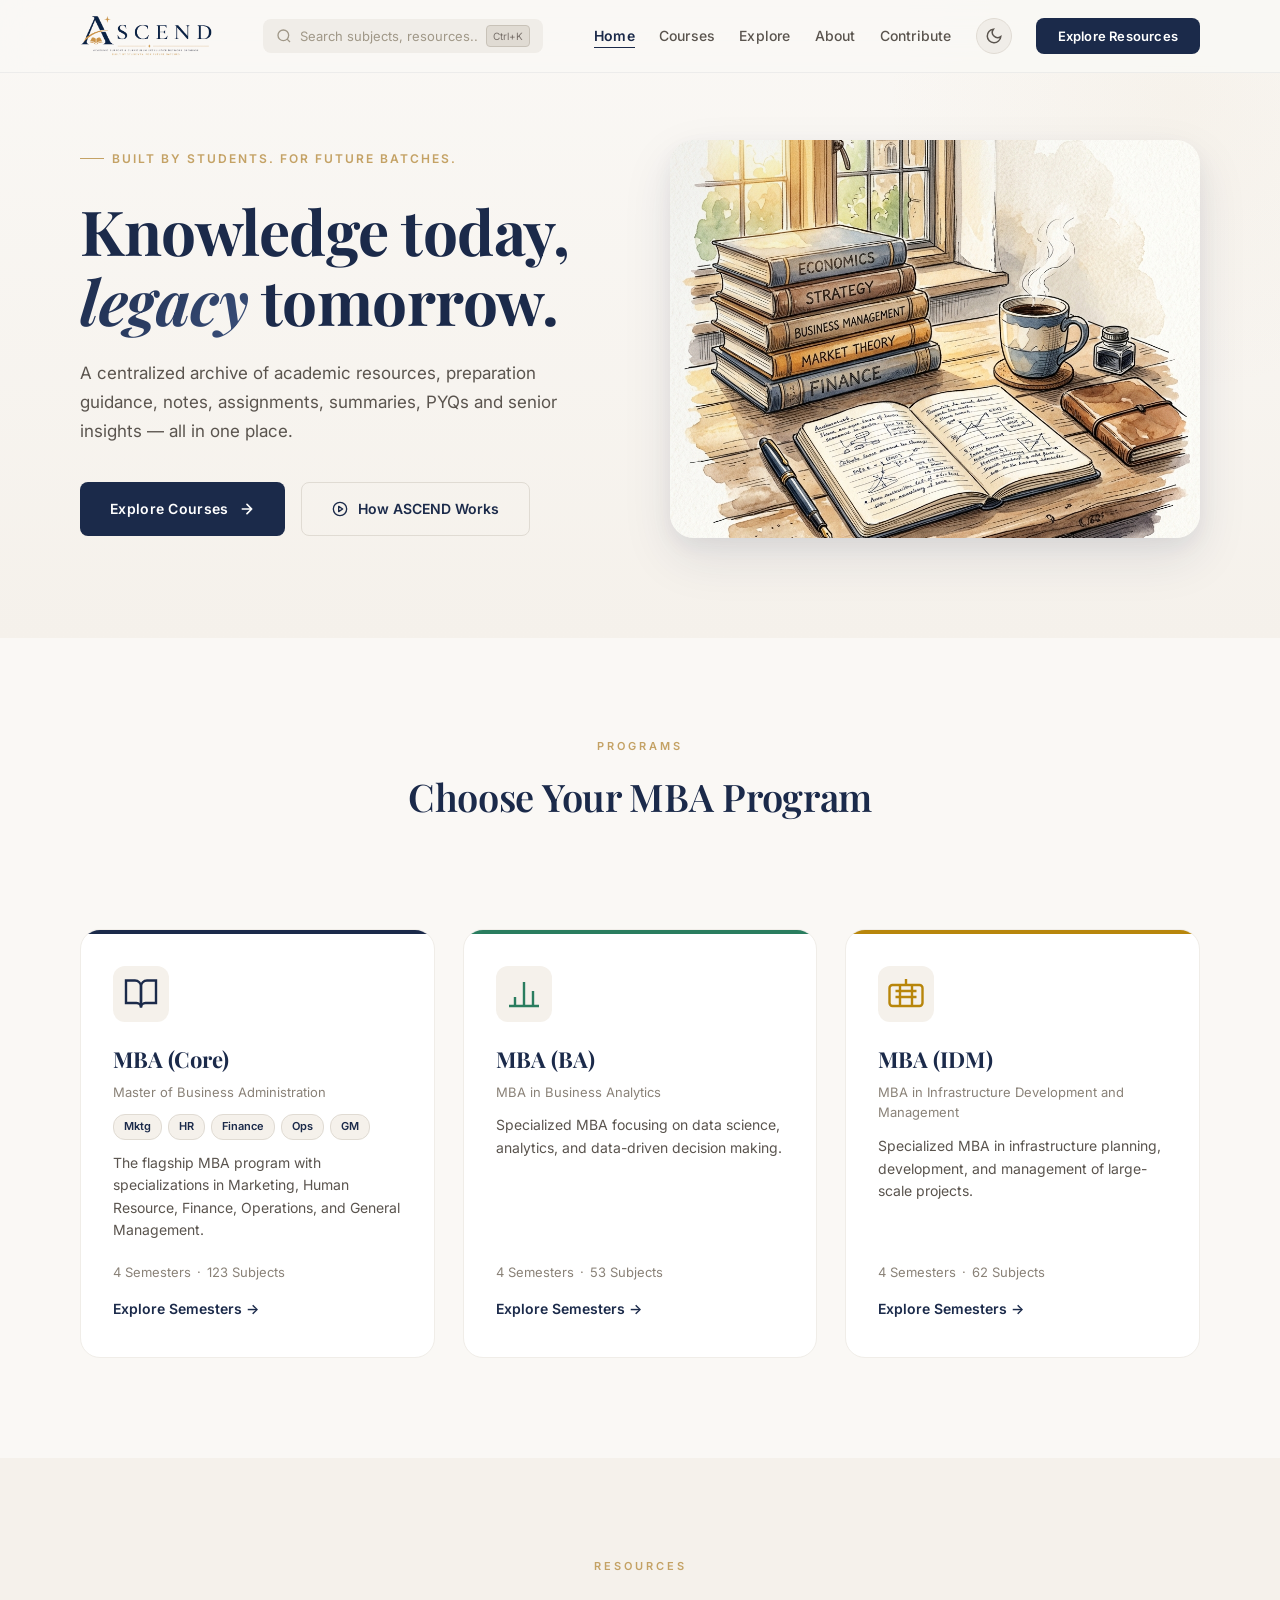
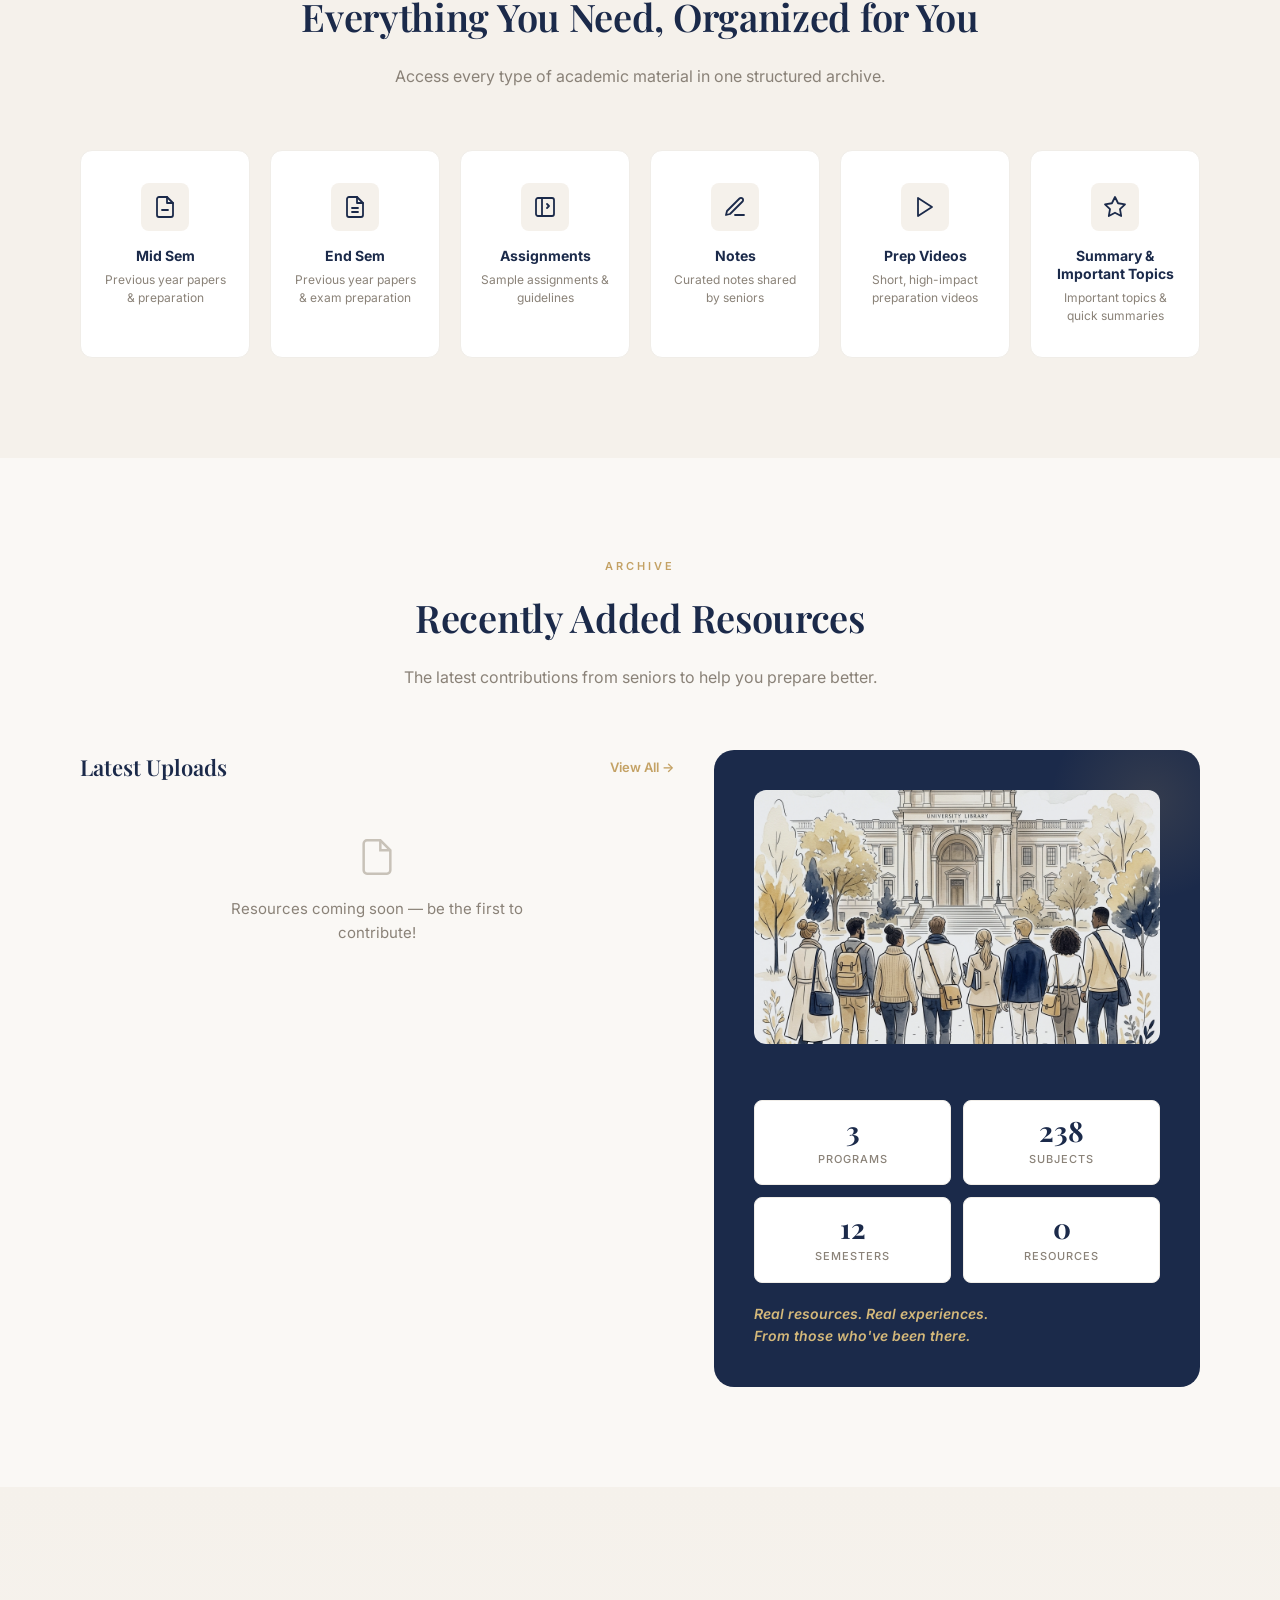
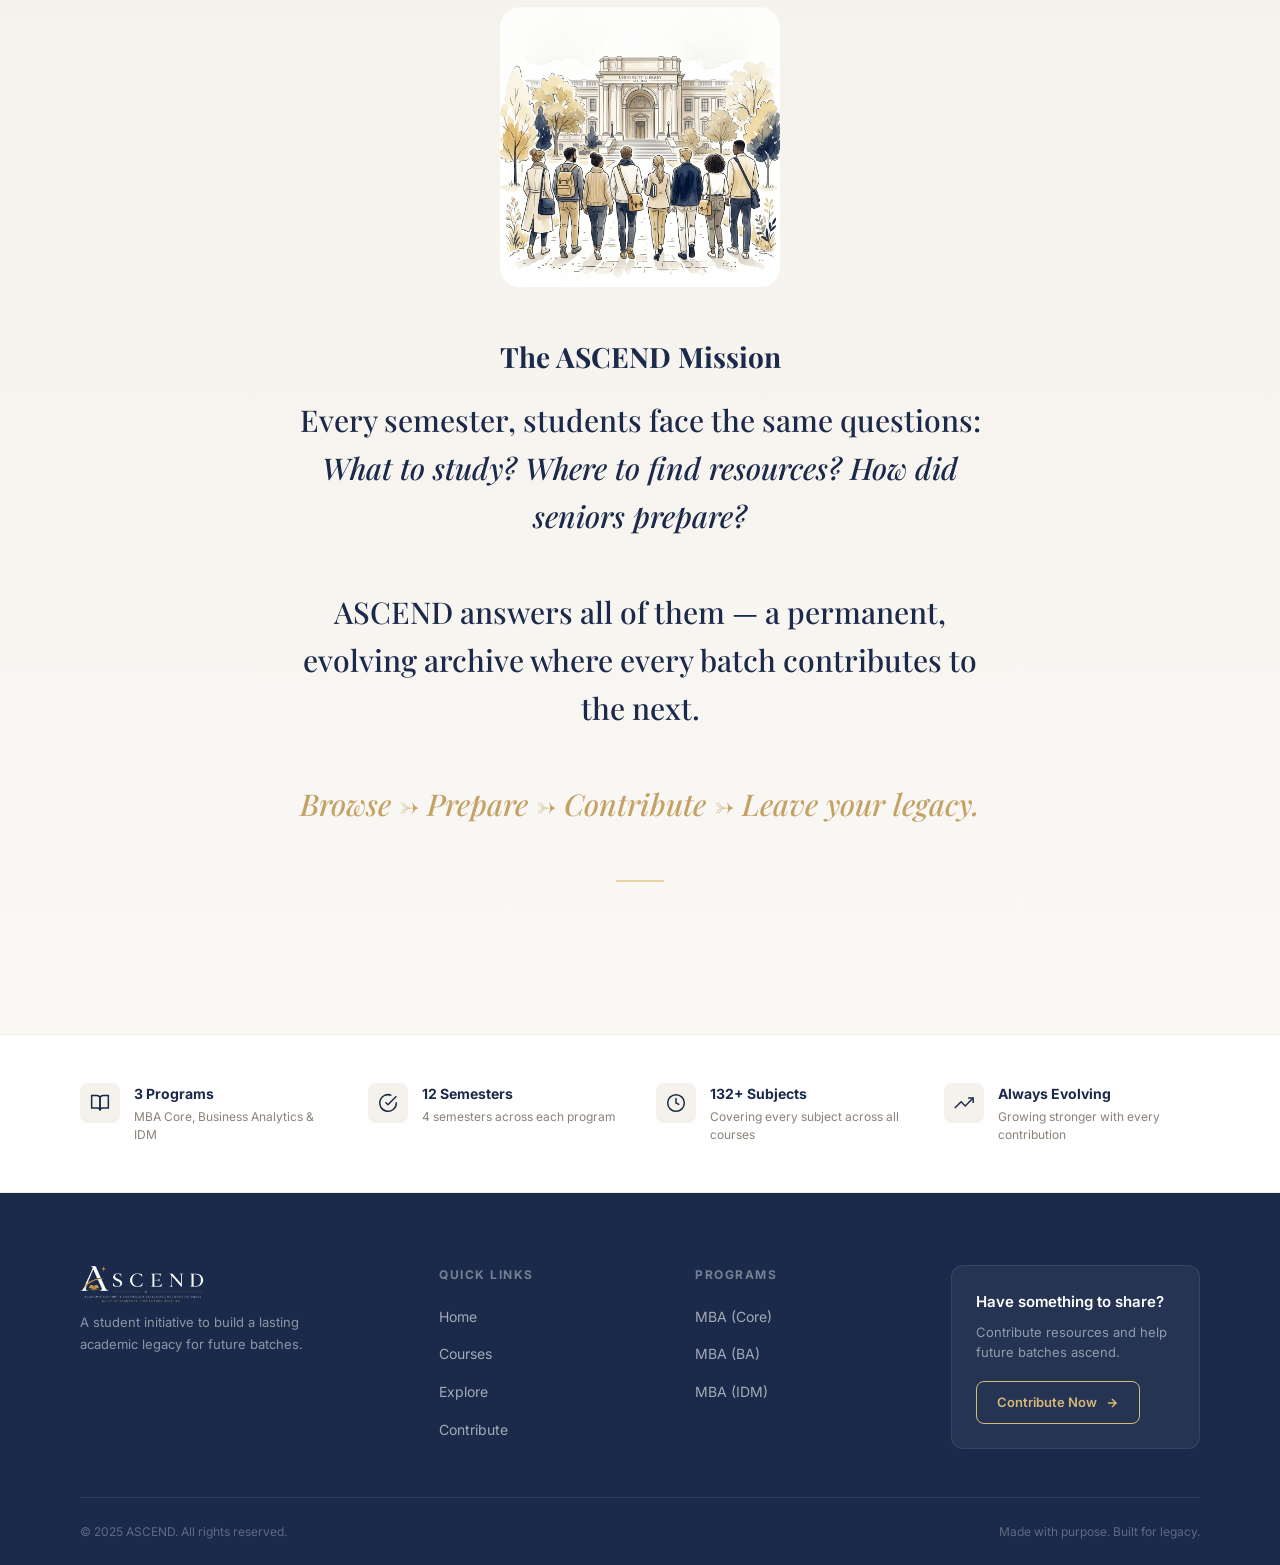
==== index.html @ 1cc6f212 "Initial commit: ASCEND academic resource archive Static HTML/CSS/JS platform for MBA students with: " ====
<!DOCTYPE html>
<html lang="en">
<head>
  <meta charset="UTF-8">
  <meta name="viewport" content="width=device-width, initial-scale=1.0">
  <title>ASCEND — Academic Support & Curriculum Excellence Network Database</title>
  <meta name="description" content="A centralized archive of academic resources, preparation guidance, notes, assignments, summaries, PYQs and senior insights — built by students, for future batches.">
  <!-- 6.3 OG Meta -->
  <meta property="og:title" content="ASCEND — Academic Resource Archive">
  <meta property="og:description" content="A centralized archive of academic resources built by students, for future batches.">
  <meta property="og:image" content="New_Logo_Top.png">
  <meta property="og:type" content="website">
  <meta name="twitter:card" content="summary_large_image">
  <meta name="twitter:title" content="ASCEND — Academic Resource Archive">
  <meta name="twitter:description" content="Notes, PYQs, assignments, summaries & prep videos — all in one place.">
  <link rel="stylesheet" href="style.css">
  <link rel="stylesheet" href="pages.css">
  <link rel="stylesheet" href="explore.css">
</head>
<body>

<div id="navbar-root"></div>

<!-- ===== HERO ===== -->
<section class="hero" id="hero">
  <div class="container">
    <div class="hero-content">
      <div class="hero-label fade-up">Built by students. For future batches.</div>
      <h1 class="hero-heading fade-up fade-up-delay-1">
        Knowledge today,<br><em>legacy</em> tomorrow.
      </h1>
      <p class="hero-description fade-up fade-up-delay-2">
        A centralized archive of academic resources, preparation guidance, notes, assignments, summaries, PYQs and senior insights — all in one place.
      </p>
      <div class="hero-buttons fade-up fade-up-delay-3">
        <a href="courses.html" class="btn-primary" id="btn-explore-semesters">
          Explore Courses
          <svg width="16" height="16" viewBox="0 0 24 24" fill="none" stroke="currentColor" stroke-width="2.5" stroke-linecap="round" stroke-linejoin="round"><path d="M5 12h14M12 5l7 7-7 7"/></svg>
        </a>
        <a href="#features" class="btn-secondary" id="btn-how-works">
          <svg width="16" height="16" viewBox="0 0 24 24" fill="none" stroke="currentColor" stroke-width="2" stroke-linecap="round" stroke-linejoin="round"><circle cx="12" cy="12" r="10"/><polygon points="10 8 16 12 10 16 10 8"/></svg>
          How ASCEND Works
        </a>
      </div>
    </div>
    <div class="hero-image fade-up fade-up-delay-2">
      <img src="hero-desk.png" alt="Academic desk scene with business textbooks, notebook and pen in warm sunlight" loading="eager">
    </div>
  </div>
</section>

<!-- ===== PROGRAMS ===== -->
<section class="semesters" id="semesters">
  <div class="container">
    <div class="section-label fade-up">Programs</div>
    <h2 class="section-title fade-up">Choose Your MBA Program</h2>
    <p class="section-subtitle fade-up">3 specialized programs. 4 semesters each. One unified archive.</p>
    <div class="course-grid" id="home-course-grid"></div>
  </div>
</section>

<!-- ===== FEATURES (3.4 — interactive links) ===== -->
<section class="features" id="features">
  <div class="container">
    <div class="section-label fade-up">Resources</div>
    <h2 class="section-title fade-up">Everything You Need, Organized for You</h2>
    <p class="section-subtitle fade-up">Access every type of academic material in one structured archive.</p>
    <div class="feature-grid">
      <a href="explore?type=midSem" class="feature-card fade-up fade-up-delay-1" id="feat-midsem">
        <div class="feature-icon">
          <svg width="24" height="24" viewBox="0 0 24 24" fill="none" stroke="currentColor" stroke-width="1.8" stroke-linecap="round" stroke-linejoin="round"><path d="M14 2H6a2 2 0 0 0-2 2v16a2 2 0 0 0 2 2h12a2 2 0 0 0 2-2V8z"/><polyline points="14 2 14 8 20 8"/><line x1="9" y1="15" x2="15" y2="15"/></svg>
        </div>
        <div class="feature-name">Mid Sem</div>
        <div class="feature-desc">Previous year papers & preparation</div>
      </a>
      <a href="explore?type=endSem" class="feature-card fade-up fade-up-delay-2" id="feat-endsem">
        <div class="feature-icon">
          <svg width="24" height="24" viewBox="0 0 24 24" fill="none" stroke="currentColor" stroke-width="1.8" stroke-linecap="round" stroke-linejoin="round"><path d="M14 2H6a2 2 0 0 0-2 2v16a2 2 0 0 0 2 2h12a2 2 0 0 0 2-2V8z"/><polyline points="14 2 14 8 20 8"/><line x1="9" y1="13" x2="15" y2="13"/><line x1="9" y1="17" x2="15" y2="17"/></svg>
        </div>
        <div class="feature-name">End Sem</div>
        <div class="feature-desc">Previous year papers & exam preparation</div>
      </a>
      <a href="explore?type=assignments" class="feature-card fade-up fade-up-delay-3" id="feat-assignments">
        <div class="feature-icon">
          <svg width="24" height="24" viewBox="0 0 24 24" fill="none" stroke="currentColor" stroke-width="1.8" stroke-linecap="round" stroke-linejoin="round"><rect x="3" y="3" width="18" height="18" rx="2"/><path d="M9 3v18"/><path d="M14 9l2 2-2 2"/></svg>
        </div>
        <div class="feature-name">Assignments</div>
        <div class="feature-desc">Sample assignments & guidelines</div>
      </a>
      <a href="explore?type=notes" class="feature-card fade-up fade-up-delay-4" id="feat-notes">
        <div class="feature-icon">
          <svg width="24" height="24" viewBox="0 0 24 24" fill="none" stroke="currentColor" stroke-width="1.8" stroke-linecap="round" stroke-linejoin="round"><path d="M12 20h9"/><path d="M16.5 3.5a2.121 2.121 0 0 1 3 3L7 19l-4 1 1-4L16.5 3.5z"/></svg>
        </div>
        <div class="feature-name">Notes</div>
        <div class="feature-desc">Curated notes shared by seniors</div>
      </a>
      <a href="explore?type=prepVideos" class="feature-card fade-up fade-up-delay-1" id="feat-videos">
        <div class="feature-icon">
          <svg width="24" height="24" viewBox="0 0 24 24" fill="none" stroke="currentColor" stroke-width="1.8" stroke-linecap="round" stroke-linejoin="round"><polygon points="5 3 19 12 5 21 5 3"/></svg>
        </div>
        <div class="feature-name">Prep Videos</div>
        <div class="feature-desc">Short, high-impact preparation videos</div>
      </a>
      <a href="explore?type=summaries" class="feature-card fade-up fade-up-delay-2" id="feat-summary">
        <div class="feature-icon">
          <svg width="24" height="24" viewBox="0 0 24 24" fill="none" stroke="currentColor" stroke-width="1.8" stroke-linecap="round" stroke-linejoin="round"><polygon points="12 2 15.09 8.26 22 9.27 17 14.14 18.18 21.02 12 17.77 5.82 21.02 7 14.14 2 9.27 8.91 8.26 12 2"/></svg>
        </div>
        <div class="feature-name">Summary &<br>Important Topics</div>
        <div class="feature-desc">Important topics & quick summaries</div>
      </a>
    </div>
  </div>
</section>

<!-- ===== RECENTLY ADDED (1.1 — dynamic from data.js) ===== -->
<section class="resources" id="resources">
  <div class="container">
    <div class="section-label fade-up">Archive</div>
    <h2 class="section-title fade-up">Recently Added Resources</h2>
    <p class="section-subtitle fade-up">The latest contributions from seniors to help you prepare better.</p>
    <div class="resources-layout">
      <div class="fade-up">
        <div class="resources-header">
          <h3>Latest Uploads</h3>
          <a href="explore.html">View All →</a>
        </div>
        <div class="resource-list" id="dynamic-resource-list">
          <!-- Populated by JS -->
        </div>
      </div>
      <!-- 5.2 Live stats sidebar -->
      <div class="resources-quote fade-up fade-up-delay-2">
        <img src="legacy-art.png" alt="Students walking towards a library" class="resources-quote-img" loading="lazy">
        <div class="resources-stats-grid" id="live-stats"></div>
        <p class="resources-quote-highlight" style="margin-top:20px;font-size:14px;">
          Real resources. Real experiences.<br>From those who've been there.
        </p>
      </div>
    </div>
  </div>
</section>

<!-- ===== LEGACY / ABOUT (1.2 — rewritten) ===== -->
<section class="legacy" id="legacy">
  <div class="container">
    <img src="legacy-art.png" alt="Students walking toward knowledge" class="legacy-art fade-up" loading="lazy">
    <h2 class="legacy-title fade-up fade-up-delay-1" style="font-family:'Playfair Display',serif;font-size:28px;margin-bottom:16px;color:var(--navy);">The ASCEND Mission</h2>
    <p class="legacy-quote fade-up fade-up-delay-1">
      Every semester, students face the same questions: <em>What to study? Where to find resources? How did seniors prepare?</em>
      <br><br>
      ASCEND answers all of them — a permanent, evolving archive where every batch contributes to the next.
      <br><br>
      <span class="legacy-highlight">Browse → Prepare → Contribute → Leave your legacy.</span>
    </p>
    <div class="legacy-divider fade-up fade-up-delay-2"></div>
  </div>
</section>

<!-- ===== TRUST BAR (3.5 — animated counters) ===== -->
<section class="trust-bar" id="trust-bar">
  <div class="container">
    <div class="trust-grid" id="trust-grid">
      <div class="trust-item fade-up fade-up-delay-1">
        <div class="trust-icon">
          <svg width="20" height="20" viewBox="0 0 24 24" fill="none" stroke="currentColor" stroke-width="1.8"><path d="M2 3h6a4 4 0 0 1 4 4v14a3 3 0 0 0-3-3H2z"/><path d="M22 3h-6a4 4 0 0 0-4 4v14a3 3 0 0 1 3-3h7z"/></svg>
        </div>
        <div>
          <div class="trust-label"><span class="counter" data-target="3">0</span> Programs</div>
          <div class="trust-desc">MBA Core, Business Analytics & IDM</div>
        </div>
      </div>
      <div class="trust-item fade-up fade-up-delay-2">
        <div class="trust-icon">
          <svg width="20" height="20" viewBox="0 0 24 24" fill="none" stroke="currentColor" stroke-width="1.8"><path d="M22 11.08V12a10 10 0 1 1-5.93-9.14"/><polyline points="22 4 12 14.01 9 11.01"/></svg>
        </div>
        <div>
          <div class="trust-label"><span class="counter" data-target="12">0</span> Semesters</div>
          <div class="trust-desc">4 semesters across each program</div>
        </div>
      </div>
      <div class="trust-item fade-up fade-up-delay-3">
        <div class="trust-icon">
          <svg width="20" height="20" viewBox="0 0 24 24" fill="none" stroke="currentColor" stroke-width="1.8"><circle cx="12" cy="12" r="10"/><polyline points="12 6 12 12 16 14"/></svg>
        </div>
        <div>
          <div class="trust-label"><span class="counter" data-target="0" id="counter-subjects">0</span>+ Subjects</div>
          <div class="trust-desc">Covering every subject across all courses</div>
        </div>
      </div>
      <div class="trust-item fade-up fade-up-delay-4">
        <div class="trust-icon">
          <svg width="20" height="20" viewBox="0 0 24 24" fill="none" stroke="currentColor" stroke-width="1.8"><polyline points="23 6 13.5 15.5 8.5 10.5 1 18"/><polyline points="17 6 23 6 23 12"/></svg>
        </div>
        <div>
          <div class="trust-label">Always Evolving</div>
          <div class="trust-desc">Growing stronger with every contribution</div>
        </div>
      </div>
    </div>
  </div>
</section>

<div id="footer-root"></div>

<script src="js/data.js"></script>
<script src="js/app.js"></script>
<script>
(function() {
  createNavbar('home'); createFooter();

  // 6.2 DRY course cards
  const grid = document.getElementById('home-course-grid');
  COURSES.forEach((c,i) => { grid.innerHTML += renderCourseCard(c, i); });

  // 1.1 Dynamic resources from data.js — only show resources with actual content
  const resList = document.getElementById('dynamic-resource-list');
  const allResWithContent = getAllResources({onlyWithContent:true});
  if(allResWithContent.length === 0){
    resList.innerHTML = `<div class="empty-state" style="padding:32px 16px;">
      <svg width="40" height="40" viewBox="0 0 24 24" fill="none" stroke="var(--gray-300)" stroke-width="1.5"><path d="M14 2H6a2 2 0 0 0-2 2v16a2 2 0 0 0 2 2h12a2 2 0 0 0 2-2V8z"/><polyline points="14 2 14 8 20 8"/></svg>
      <p class="empty-state-text">Resources coming soon — be the first to contribute!</p></div>`;
  } else {
    allResWithContent.sort((a,b) => new Date(b.date) - new Date(a.date)).slice(0,5).forEach((r,i) => {
      resList.innerHTML += `<a href="resource?course=${r.course}&sem=${r.semester}&sub=${r.subjectId}&id=${r.id}" class="resource-item" id="res-${i+1}">
        <div class="resource-info">
          <div class="resource-type-icon ${resTypeClass(r.resourceType)}">${resTypeShort(r.resourceType)}</div>
          <div class="resource-details">
            <div class="resource-title">${r.title}</div>
            <div class="resource-meta"><span>${resTypeLabel(r.resourceType)}</span> <span>•</span> <span>${r.fileType}</span></div>
          </div>
        </div>
        <div class="resource-badge">${r.fileType}</div>
        <div class="resource-date">${r.date}</div>
      </a>`;
    });
  }

  // 5.2 Live stats sidebar — only count resources with content
  const statsEl = document.getElementById('live-stats');
  let totalSubjects = 0, totalResources = allResWithContent.length;
  COURSES.forEach(c => c.semesters.forEach(s => totalSubjects += s.subjects.length));
  statsEl.innerHTML = `
    <div class="stat-card"><div class="stat-num">${COURSES.length}</div><div class="stat-lbl">Programs</div></div>
    <div class="stat-card"><div class="stat-num">${totalSubjects}</div><div class="stat-lbl">Subjects</div></div>
    <div class="stat-card"><div class="stat-num">${COURSES.reduce((a,c)=>a+c.semesters.length,0)}</div><div class="stat-lbl">Semesters</div></div>
    <div class="stat-card"><div class="stat-num">${totalResources}</div><div class="stat-lbl">Resources</div></div>`;

  // 3.5 Counter for trust bar
  document.getElementById('counter-subjects').setAttribute('data-target', totalSubjects);

  initPage();

  // 3.5 Animated stat counters
  const counterObs = new IntersectionObserver(entries => {
    entries.forEach(e => {
      if(e.isIntersecting){
        e.target.querySelectorAll('.counter').forEach(c => {
          const target = parseInt(c.getAttribute('data-target'));
          if(target === 0) return;
          let current = 0;
          const step = Math.max(1, Math.ceil(target / 40));
          const timer = setInterval(() => {
            current += step;
            if(current >= target){ current = target; clearInterval(timer); }
            c.textContent = current;
          }, 30);
        });
        counterObs.unobserve(e.target);
      }
    });
  }, {threshold: 0.3});
  counterObs.observe(document.getElementById('trust-grid'));

  // Resource item hover
  document.querySelectorAll('.resource-item').forEach(item => {
    item.addEventListener('mouseenter', () => item.style.transform = 'translateX(4px)');
    item.addEventListener('mouseleave', () => item.style.transform = '');
  });
})();
</script>
</body>
</html>
---- style.css ----
/* ===== ASCEND Design System ===== */
@import url('https://fonts.googleapis.com/css2?family=Playfair+Display:ital,wght@0,400;0,500;0,600;0,700;1,400;1,500&family=Inter:wght@300;400;500;600;700&display=swap');

:root {
  --ivory: #FAF8F5;
  --cream: #F5F1EB;
  --cream-dark: #EDE8DF;
  --navy: #1B2A4A;
  --navy-light: #2A3D66;
  --navy-muted: #3A4F7A;
  --gold: #C4A265;
  --gold-muted: #D4B87A;
  --gold-light: #E8D5A8;
  --gray-100: #F0EDE8;
  --gray-200: #E0DBD3;
  --gray-300: #C8C2B8;
  --gray-400: #A09888;
  --gray-500: #78706A;
  --gray-600: #5A544E;
  --text-primary: #1B2A4A;
  --text-secondary: #5A544E;
  --text-muted: #8A8278;
  --white: #FFFFFF;
  --shadow-sm: 0 1px 3px rgba(27,42,74,0.04), 0 1px 2px rgba(27,42,74,0.06);
  --shadow-md: 0 4px 14px rgba(27,42,74,0.06), 0 2px 6px rgba(27,42,74,0.04);
  --shadow-lg: 0 10px 30px rgba(27,42,74,0.08), 0 4px 12px rgba(27,42,74,0.04);
  --shadow-xl: 0 20px 50px rgba(27,42,74,0.10), 0 8px 20px rgba(27,42,74,0.05);
  --radius-sm: 8px;
  --radius-md: 12px;
  --radius-lg: 16px;
  --radius-xl: 20px;
  --radius-2xl: 24px;
  --transition: all 0.3s cubic-bezier(0.4, 0, 0.2, 1);
  --max-width: 1200px;
}

*, *::before, *::after { box-sizing: border-box; margin: 0; padding: 0; }

html { scroll-behavior: smooth; font-size: 16px; }

body {
  font-family: 'Inter', -apple-system, BlinkMacSystemFont, sans-serif;
  background-color: var(--ivory);
  color: var(--text-primary);
  line-height: 1.6;
  -webkit-font-smoothing: antialiased;
  -moz-osx-font-smoothing: grayscale;
  overflow-x: hidden;
  opacity: 0; transition: opacity 0.35s ease;
}
body.page-loaded { opacity: 1; }

.container { max-width: var(--max-width); margin: 0 auto; padding: 0 40px; }
@media (max-width: 768px) { .container { padding: 0 20px; } }

/* ===== NAVBAR ===== */
.navbar {
  position: fixed; top: 0; left: 0; right: 0; z-index: 1000;
  background: rgba(250,248,245,0.85);
  backdrop-filter: blur(20px); -webkit-backdrop-filter: blur(20px);
  border-bottom: 1px solid rgba(27,42,74,0.06);
  transition: var(--transition);
}
.navbar.scrolled { box-shadow: 0 1px 8px rgba(27,42,74,0.10); backdrop-filter: blur(24px); -webkit-backdrop-filter: blur(24px); background: rgba(250,248,245,0.92); }
.navbar .container {
  display: flex; align-items: center; justify-content: space-between;
  height: 72px;
}
.nav-logo { display: flex; align-items: center; gap: 14px; text-decoration: none; }
.nav-logo-icon {
  height: 42px; background: transparent;
  display: flex; align-items: center;
  overflow: hidden; flex-shrink: 0;
}
.nav-logo-text { display: flex; flex-direction: column; }
.nav-logo-name {
  font-size: 18px; font-weight: 700; letter-spacing: 3px;
  color: var(--navy); line-height: 1.2;
}
.nav-logo-full {
  font-size: 7.5px; letter-spacing: 1.2px; text-transform: uppercase;
  color: var(--text-muted); font-weight: 500; line-height: 1.3;
}
.nav-links { display: flex; align-items: center; gap: 24px; list-style: none; }
.nav-links a {
  text-decoration: none; color: var(--text-secondary); font-size: 14px;
  font-weight: 500; letter-spacing: 0.2px; transition: var(--transition);
  position: relative;
}
.nav-links a::after {
  content: ''; position: absolute; bottom: -4px; left: 0; width: 0;
  height: 1.5px; background: var(--navy); transition: var(--transition);
}
.nav-links a:hover { color: var(--navy); }
.nav-links a:hover::after { width: 100%; }
.nav-cta {
  background: var(--navy); color: var(--white) !important; padding: 10px 22px;
  border-radius: var(--radius-sm); font-size: 13px !important; font-weight: 600 !important;
  letter-spacing: 0.3px; transition: var(--transition); border: none; cursor: pointer;
}
.nav-cta::after { display: none !important; }
.nav-cta:hover { background: var(--navy-light); transform: translateY(-1px); box-shadow: var(--shadow-md); }

.nav-links a.active { color: var(--navy); font-weight: 600; }
.nav-links a.active::after { width: 100%; }

.nav-hamburger {
  display: none; flex-direction: column; gap: 5px; cursor: pointer;
  background: none; border: none; padding: 4px;
}
.nav-hamburger span {
  width: 22px; height: 2px; background: var(--navy);
  border-radius: 2px; transition: var(--transition); display: block;
}
.nav-hamburger.active span:nth-child(1) {
  transform: translateY(7px) rotate(45deg);
}
.nav-hamburger.active span:nth-child(2) {
  opacity: 0; transform: scaleX(0);
}
.nav-hamburger.active span:nth-child(3) {
  transform: translateY(-7px) rotate(-45deg);
}

/* ===== HERO ===== */
.hero {
  padding: 140px 0 100px;
  background: linear-gradient(180deg, var(--ivory) 0%, var(--cream) 100%);
  position: relative; overflow: hidden;
}
.hero::before {
  content: ''; position: absolute; top: -200px; right: -200px;
  width: 600px; height: 600px;
  background: radial-gradient(circle, rgba(196,162,101,0.06) 0%, transparent 70%);
  pointer-events: none;
}
.hero .container { display: grid; grid-template-columns: 1fr 1fr; gap: 60px; align-items: center; }
.hero-content { position: relative; z-index: 2; }
.hero-label {
  display: inline-flex; align-items: center; gap: 8px;
  font-size: 12px; font-weight: 600; letter-spacing: 2px;
  text-transform: uppercase; color: var(--gold);
  margin-bottom: 28px;
}
.hero-label::before {
  content: ''; width: 24px; height: 1.5px; background: var(--gold);
}
.hero-heading {
  font-family: 'Playfair Display', serif; font-size: clamp(42px, 5vw, 62px);
  font-weight: 700; line-height: 1.12; color: var(--navy);
  margin-bottom: 24px; letter-spacing: -0.5px;
}
.hero-heading em {
  font-style: italic; color: var(--navy-muted);
  background: linear-gradient(135deg, var(--navy) 0%, var(--navy-muted) 100%);
  -webkit-background-clip: text; -webkit-text-fill-color: transparent;
  background-clip: text;
}
.hero-description {
  font-size: 17px; line-height: 1.7; color: var(--text-secondary);
  max-width: 480px; margin-bottom: 36px;
}
.hero-buttons { display: flex; gap: 16px; flex-wrap: wrap; }
.btn-primary {
  display: inline-flex; align-items: center; gap: 10px;
  background: var(--navy); color: var(--white); padding: 15px 30px;
  border-radius: var(--radius-sm); font-size: 14px; font-weight: 600;
  text-decoration: none; transition: var(--transition); border: none; cursor: pointer;
  letter-spacing: 0.3px;
}
.btn-primary:hover { background: var(--navy-light); transform: translateY(-2px); box-shadow: var(--shadow-lg); }
.btn-primary svg { transition: var(--transition); }
.btn-primary:hover svg { transform: translateX(3px); }
.btn-secondary {
  display: inline-flex; align-items: center; gap: 10px;
  background: transparent; color: var(--navy); padding: 15px 30px;
  border-radius: var(--radius-sm); font-size: 14px; font-weight: 600;
  text-decoration: none; transition: var(--transition);
  border: 1.5px solid var(--gray-200); cursor: pointer;
}
.btn-secondary:hover { border-color: var(--navy); background: rgba(27,42,74,0.03); transform: translateY(-2px); }
.hero-image {
  position: relative; border-radius: var(--radius-2xl); overflow: hidden;
  box-shadow: var(--shadow-xl); aspect-ratio: 4/3;
}
.hero-image img { width: 100%; height: 100%; object-fit: cover; }
.hero-image::after {
  content: ''; position: absolute; inset: 0;
  background: linear-gradient(135deg, rgba(27,42,74,0.05) 0%, transparent 50%);
  pointer-events: none;
}

/* ===== SECTION COMMON ===== */
section { padding: 100px 0; }
.section-label {
  font-size: 11px; font-weight: 600; letter-spacing: 3px;
  text-transform: uppercase; color: var(--gold); text-align: center;
  margin-bottom: 12px;
}
.section-title {
  font-family: 'Playfair Display', serif; font-size: clamp(28px, 3vw, 38px);
  font-weight: 600; text-align: center; color: var(--navy);
  margin-bottom: 16px; letter-spacing: -0.3px;
}
.section-subtitle {
  font-size: 16px; color: var(--text-muted); text-align: center;
  max-width: 520px; margin: 0 auto 60px; line-height: 1.6;
}

/* ===== SEMESTERS ===== */
.semesters { background: var(--ivory); }
.semester-grid { display: grid; grid-template-columns: repeat(4, 1fr); gap: 24px; }
.semester-card {
  background: var(--white); border: 1px solid var(--gray-100);
  border-radius: var(--radius-lg); padding: 40px 28px 32px;
  text-align: center; transition: var(--transition); cursor: pointer;
  position: relative; overflow: hidden;
}
.semester-card::before {
  content: ''; position: absolute; top: 0; left: 0; right: 0;
  height: 3px; background: linear-gradient(90deg, var(--gold-muted), var(--gold-light));
  opacity: 0; transition: var(--transition);
}
.semester-card:hover {
  transform: translateY(-6px); box-shadow: var(--shadow-lg);
  border-color: var(--gold-light);
}
.semester-card:hover::before { opacity: 1; }
.semester-icon {
  width: 56px; height: 56px; border-radius: var(--radius-md);
  background: var(--cream); display: flex; align-items: center;
  justify-content: center; margin: 0 auto 20px; transition: var(--transition);
  color: var(--navy);
}
.semester-card:hover .semester-icon { background: var(--navy); color: var(--gold); }
.semester-number {
  font-size: 13px; font-weight: 700; letter-spacing: 2px;
  text-transform: uppercase; color: var(--navy); margin-bottom: 6px;
}
.semester-desc {
  font-size: 13px; color: var(--text-muted); margin-bottom: 20px; line-height: 1.5;
}
.semester-link {
  font-size: 13px; font-weight: 600; color: var(--navy);
  text-decoration: none; display: inline-flex; align-items: center; gap: 6px;
  transition: var(--transition);
}
.semester-link:hover { color: var(--gold); gap: 10px; }

/* ===== FEATURES ===== */
.features { background: var(--cream); }
.feature-grid { display: grid; grid-template-columns: repeat(6, 1fr); gap: 20px; }
.feature-card {
  background: var(--white); border: 1px solid var(--gray-100);
  border-radius: var(--radius-md); padding: 32px 20px; text-align: center;
  transition: var(--transition);
}
.feature-card:hover { transform: translateY(-4px); box-shadow: var(--shadow-md); }
.feature-icon {
  width: 48px; height: 48px; border-radius: var(--radius-sm);
  background: var(--cream); display: flex; align-items: center;
  justify-content: center; margin: 0 auto 16px; color: var(--navy);
  transition: var(--transition);
}
.feature-card:hover .feature-icon { background: var(--navy); color: var(--gold-light); }
.feature-name {
  font-size: 14px; font-weight: 700; color: var(--navy);
  margin-bottom: 6px; line-height: 1.3;
}
.feature-desc { font-size: 12px; color: var(--text-muted); line-height: 1.5; }

/* ===== RESOURCES ===== */
.resources { background: var(--ivory); }
.resources-layout { display: grid; grid-template-columns: 1.1fr 0.9fr; gap: 40px; align-items: start; }
.resources-header {
  display: flex; justify-content: space-between; align-items: center;
  margin-bottom: 20px;
}
.resources-header h3 {
  font-family: 'Playfair Display', serif; font-size: 22px;
  font-weight: 600; color: var(--navy);
}
.resources-header a {
  font-size: 13px; font-weight: 600; color: var(--gold);
  text-decoration: none; display: flex; align-items: center; gap: 4px;
  transition: var(--transition);
}
.resources-header a:hover { color: var(--navy); }
.resource-list { display: flex; flex-direction: column; gap: 0; }
.resource-item {
  display: flex; align-items: center; justify-content: space-between;
  padding: 18px 20px; background: var(--white);
  border: 1px solid var(--gray-100); border-bottom: none;
  transition: var(--transition); cursor: pointer;
  text-decoration: none; color: inherit;
}
.resource-item:first-child { border-radius: var(--radius-md) var(--radius-md) 0 0; }
.resource-item:last-child { border-bottom: 1px solid var(--gray-100); border-radius: 0 0 var(--radius-md) var(--radius-md); }
.resource-item:hover { background: var(--cream); }
.resource-info { display: flex; align-items: center; gap: 14px; flex: 1; min-width: 0; }
.resource-type-icon {
  width: 36px; height: 36px; border-radius: var(--radius-sm);
  display: flex; align-items: center; justify-content: center;
  font-size: 11px; font-weight: 700; flex-shrink: 0;
}
.resource-type-icon.pyq { background: #FEF3E2; color: #B8860B; }
.resource-type-icon.summary { background: #E8F4F0; color: #2A7D5F; }
.resource-type-icon.video { background: #EDE8F5; color: #5B3E96; }
.resource-type-icon.assignment { background: #E8EEF8; color: var(--navy); }
.resource-type-icon.midsem { background: #FDE8E8; color: #8B3A3A; }
.resource-details { min-width: 0; }
.resource-title {
  font-size: 14px; font-weight: 600; color: var(--navy);
  white-space: nowrap; overflow: hidden; text-overflow: ellipsis;
}
.resource-meta {
  font-size: 12px; color: var(--text-muted); margin-top: 2px;
  display: flex; align-items: center; gap: 8px;
}
.resource-meta span { display: flex; align-items: center; gap: 4px; }
.resource-badge {
  font-size: 11px; font-weight: 500; padding: 3px 10px;
  border-radius: 20px; background: var(--gray-100); color: var(--text-secondary);
  white-space: nowrap;
}
.resource-date { font-size: 12px; color: var(--text-muted); white-space: nowrap; }

/* Resources quote card */
.resources-quote {
  background: var(--navy); border-radius: var(--radius-xl); padding: 40px;
  color: var(--white); position: relative; overflow: hidden;
}
.resources-quote::before {
  content: ''; position: absolute; top: -50px; right: -50px;
  width: 200px; height: 200px;
  background: radial-gradient(circle, rgba(196,162,101,0.15) 0%, transparent 70%);
}
.resources-quote-img {
  width: 100%; border-radius: var(--radius-md); margin-bottom: 28px;
  aspect-ratio: 16/10; object-fit: cover; opacity: 0.9;
}
.resources-quote-mark {
  font-family: 'Playfair Display', serif; font-size: 60px;
  color: var(--gold); line-height: 1; margin-bottom: 8px; opacity: 0.6;
}
.resources-quote-text {
  font-size: 15px; line-height: 1.7; color: rgba(255,255,255,0.85);
  margin-bottom: 16px;
}
.resources-quote-highlight {
  color: var(--gold-muted); font-weight: 600; font-style: italic;
}

/* ===== LEGACY / PHILOSOPHY ===== */
.legacy {
  background: linear-gradient(180deg, var(--cream) 0%, var(--ivory) 100%);
  padding: 120px 0;
}
.legacy .container {
  display: flex; flex-direction: column; align-items: center; text-align: center;
}
.legacy-art {
  width: 280px; margin-bottom: 48px; border-radius: var(--radius-xl);
  opacity: 0.9;
}
.legacy-quote {
  font-family: 'Playfair Display', serif; font-size: clamp(22px, 2.5vw, 30px);
  font-weight: 500; line-height: 1.6; color: var(--navy);
  max-width: 700px; margin-bottom: 20px;
}
.legacy-highlight {
  color: var(--gold); font-style: italic;
}
.legacy-divider {
  width: 48px; height: 2px; background: var(--gold-light);
  margin: 32px auto;
}

/* ===== TRUST BAR ===== */
.trust-bar { background: var(--white); border-top: 1px solid var(--gray-100); border-bottom: 1px solid var(--gray-100); padding: 48px 0; }
.trust-grid { display: grid; grid-template-columns: repeat(4, 1fr); gap: 32px; }
.trust-item { display: flex; align-items: flex-start; gap: 14px; }
.trust-icon {
  width: 40px; height: 40px; border-radius: var(--radius-sm);
  background: var(--cream); display: flex; align-items: center;
  justify-content: center; flex-shrink: 0; color: var(--navy);
}
.trust-label { font-size: 14px; font-weight: 700; color: var(--navy); margin-bottom: 2px; }
.trust-desc { font-size: 12px; color: var(--text-muted); line-height: 1.5; }

/* ===== FOOTER ===== */
.footer { background: var(--navy); color: rgba(255,255,255,0.7); padding: 72px 0 0; }
.footer-grid { display: grid; grid-template-columns: 1.5fr 1fr 1fr 1.2fr; gap: 48px; padding-bottom: 48px; border-bottom: 1px solid rgba(255,255,255,0.08); }
.footer-brand-name {
  display: flex; align-items: center; gap: 12px;
  margin-bottom: 8px;
}
.footer-logo-icon {
  height: 38px; background: transparent;
  display: flex; align-items: center;
  overflow: hidden; flex-shrink: 0;
}
.footer-logo-name {
  font-size: 16px; font-weight: 700; letter-spacing: 3px; color: var(--white);
}
.footer-full-form {
  font-size: 8px; letter-spacing: 1px; text-transform: uppercase;
  color: rgba(255,255,255,0.35); margin-bottom: 16px; line-height: 1.5;
}
.footer-about {
  font-size: 13px; line-height: 1.7; color: rgba(255,255,255,0.5);
  max-width: 280px;
}
.footer-heading {
  font-size: 12px; font-weight: 700; letter-spacing: 1.5px;
  text-transform: uppercase; color: rgba(255,255,255,0.4);
  margin-bottom: 20px;
}
.footer-links { list-style: none; display: flex; flex-direction: column; gap: 12px; }
.footer-links a {
  font-size: 14px; color: rgba(255,255,255,0.6);
  text-decoration: none; transition: var(--transition);
}
.footer-links a:hover { color: var(--gold-muted); }
.footer-cta-box {
  background: rgba(255,255,255,0.05); border: 1px solid rgba(255,255,255,0.08);
  border-radius: var(--radius-md); padding: 24px;
}
.footer-cta-title {
  font-size: 15px; font-weight: 600; color: var(--white); margin-bottom: 8px;
}
.footer-cta-desc {
  font-size: 13px; color: rgba(255,255,255,0.5); line-height: 1.6; margin-bottom: 18px;
}
.footer-cta-btn {
  display: inline-flex; align-items: center; gap: 8px;
  background: transparent; border: 1.5px solid var(--gold-muted); color: var(--gold-muted);
  padding: 10px 20px; border-radius: var(--radius-sm); font-size: 13px;
  font-weight: 600; text-decoration: none; transition: var(--transition); cursor: pointer;
}
.footer-cta-btn:hover { background: var(--gold-muted); color: var(--navy); }
.footer-bottom {
  display: flex; justify-content: space-between; align-items: center;
  padding: 24px 0; font-size: 12px; color: rgba(255,255,255,0.3);
}
.footer-bottom-right { display: flex; align-items: center; gap: 6px; }

/* ===== ANIMATIONS ===== */
.fade-up {
  opacity: 0; transform: translateY(30px);
  transition: opacity 0.7s ease, transform 0.7s ease;
}
.fade-up.visible { opacity: 1; transform: translateY(0); }
.fade-up-delay-1 { transition-delay: 0.1s; }
.fade-up-delay-2 { transition-delay: 0.2s; }
.fade-up-delay-3 { transition-delay: 0.3s; }
.fade-up-delay-4 { transition-delay: 0.4s; }

/* ===== RESPONSIVE ===== */
@media (max-width: 1024px) {
  .hero .container { grid-template-columns: 1fr; gap: 40px; }
  .hero-image { max-width: 560px; margin: 0 auto; }
  .semester-grid { grid-template-columns: repeat(2, 1fr); }
  .feature-grid { grid-template-columns: repeat(3, 1fr); }
  .resources-layout { grid-template-columns: 1fr; }
  .footer-grid { grid-template-columns: repeat(2, 1fr); }
}
@media (max-width: 768px) {
  .nav-links {
    display: flex; flex-direction: column; position: fixed;
    top: 0; right: -100%; width: 300px; height: 100vh;
    background: var(--ivory); padding: 100px 32px 40px;
    gap: 0; box-shadow: var(--shadow-xl);
    transition: right 0.35s cubic-bezier(0.4, 0, 0.2, 1);
    z-index: 999; overflow-y: auto;
  }
  .nav-links.mobile-open { right: 0; display: flex; }
  .nav-links li { width: 100%; }
  .nav-links a {
    display: block; padding: 16px 0;
    font-size: 16px; border-bottom: 1px solid var(--gray-100);
  }
  .nav-links a::after { display: none; }
  .nav-cta {
    margin-top: 16px; text-align: center; display: block !important;
    padding: 14px 22px !important;
  }
  .nav-hamburger { display: flex; z-index: 1001; }
  .hero { padding: 110px 0 60px; }
  .hero-heading { font-size: 36px; }
  section { padding: 72px 0; }
  .feature-grid { grid-template-columns: repeat(2, 1fr); }
  .trust-grid { grid-template-columns: repeat(2, 1fr); gap: 24px; }
  .footer-grid { grid-template-columns: 1fr; gap: 32px; }
  .footer-bottom { flex-direction: column; gap: 8px; text-align: center; }
  .resource-item { transition: var(--transition); padding: 14px 16px; }
  .resource-title { font-size: 13px; }
  .resource-badge { display: none; }
  .resource-date { font-size: 11px; }
}
@media (max-width: 480px) {
  .semester-grid { grid-template-columns: 1fr; }
  .feature-grid { grid-template-columns: 1fr; }
  .hero-buttons { flex-direction: column; }
  .trust-grid { grid-template-columns: 1fr; }
}

/* ===== SEARCH BAR (4.1) ===== */
.nav-search {
  position: relative; display: flex; align-items: center;
  background: var(--gray-100); border-radius: var(--radius-sm);
  padding: 0 12px; gap: 8px; flex: 0 1 280px;
  border: 1.5px solid transparent; transition: var(--transition);
}
.nav-search:focus-within {
  border-color: var(--gold); background: var(--white);
  box-shadow: 0 0 0 3px rgba(196,162,101,0.12);
}
.nav-search-icon { color: var(--gray-400); flex-shrink: 0; }
#search-input {
  width: 100%; padding: 8px 0; border: none; outline: none;
  background: transparent; font-size: 13px; font-family: inherit;
  color: var(--text-primary);
}
#search-input::placeholder { color: var(--gray-400); }
.nav-search-kbd {
  font-size: 10px; padding: 2px 6px; border-radius: 4px;
  background: var(--gray-200); color: var(--gray-500); font-family: inherit;
  white-space: nowrap; border: 1px solid var(--gray-300);
}
.search-results {
  position: absolute; top: calc(100% + 8px); left: 0; right: 0;
  background: var(--white); border-radius: var(--radius-md);
  box-shadow: var(--shadow-xl); border: 1px solid var(--gray-100);
  max-height: 380px; overflow-y: auto; display: none; z-index: 100;
}
.search-results.active { display: block; }
.search-result-item {
  display: flex; align-items: flex-start; gap: 12px; padding: 12px 16px;
  text-decoration: none; color: var(--text-primary); transition: var(--transition);
  border-bottom: 1px solid var(--gray-100);
}
.search-result-item:last-child { border-bottom: none; }
.search-result-item:hover { background: var(--cream); }
.search-result-type {
  font-size: 9px; font-weight: 700; text-transform: uppercase;
  letter-spacing: 0.5px; padding: 3px 8px; border-radius: 4px;
  background: var(--navy); color: var(--white); white-space: nowrap; margin-top: 2px;
}
.search-result-label { font-size: 13px; font-weight: 600; line-height: 1.3; }
.search-result-desc { font-size: 11px; color: var(--text-muted); margin-top: 2px; }
.search-empty { padding: 24px 16px; text-align: center; color: var(--text-muted); font-size: 13px; }

/* ===== DARK MODE TOGGLE (7.1) ===== */
.theme-toggle {
  display: flex; align-items: center; justify-content: center;
  width: 36px; height: 36px; border-radius: 50%;
  background: var(--gray-100); border: 1px solid var(--gray-200);
  cursor: pointer; transition: var(--transition); color: var(--text-secondary);
}
.theme-toggle:hover { background: var(--gold-light); color: var(--navy); border-color: var(--gold); }

/* ===== BACK TO TOP (4.5) ===== */
.back-to-top {
  position: fixed; bottom: 32px; right: 32px; z-index: 900;
  width: 44px; height: 44px; border-radius: 50%;
  background: var(--navy); color: var(--white); border: none;
  cursor: pointer; display: flex; align-items: center; justify-content: center;
  box-shadow: var(--shadow-lg); opacity: 0; visibility: hidden;
  transform: translateY(12px); transition: var(--transition);
}
.back-to-top.visible { opacity: 1; visibility: visible; transform: translateY(0); }
.back-to-top:hover { background: var(--navy-light); transform: translateY(-2px); box-shadow: var(--shadow-xl); }

/* ===== EMPTY STATE (4.3) ===== */
.empty-state {
  display: flex; flex-direction: column; align-items: center; justify-content: center;
  padding: 60px 24px; text-align: center;
}
.empty-state-text {
  font-size: 15px; color: var(--text-muted); margin-top: 20px;
  max-width: 320px; line-height: 1.6;
}

/* ===== 3.3 COURSE CARD HOVER ===== */
.course-card {
  transition: transform 0.3s ease, box-shadow 0.3s ease;
}
.course-card:hover {
  transform: translateY(-6px);
  box-shadow: 0 12px 32px rgba(27,42,74,0.12), 0 0 0 1px var(--accent, var(--navy));
}
.course-card-link span {
  display: inline-block; transition: transform 0.3s ease;
}
.course-card:hover .course-card-link span {
  transform: translateX(6px);
}

/* ===== DARK MODE THEME (7.1) ===== */
[data-theme="dark"] {
  --ivory: #0F1419;
  --cream: #161B22;
  --cream-dark: #1C2128;
  --navy: #E6EDF3;
  --navy-light: #C9D1D9;
  --navy-muted: #8B949E;
  --gold: #D4A853;
  --gold-muted: #B8933E;
  --gold-light: #3D3220;
  --gray-100: #1C2128;
  --gray-200: #21262D;
  --gray-300: #30363D;
  --gray-400: #484F58;
  --gray-500: #8B949E;
  --gray-600: #C9D1D9;
  --text-primary: #E6EDF3;
  --text-secondary: #C9D1D9;
  --text-muted: #8B949E;
  --white: #E6EDF3;
  --shadow-sm: 0 1px 3px rgba(0,0,0,0.3);
  --shadow-md: 0 4px 14px rgba(0,0,0,0.3);
  --shadow-lg: 0 10px 30px rgba(0,0,0,0.4);
  --shadow-xl: 0 20px 50px rgba(0,0,0,0.5);
}
[data-theme="dark"] .navbar {
  background: rgba(15,20,25,0.88);
  border-bottom-color: rgba(48,54,61,0.6);
}
[data-theme="dark"] .navbar.scrolled {
  background: rgba(15,20,25,0.95);
  box-shadow: 0 1px 8px rgba(0,0,0,0.4);
}
[data-theme="dark"] .nav-cta {
  background: var(--gold); color: #0F1419 !important;
}
[data-theme="dark"] .nav-cta:hover {
  background: var(--gold-muted);
}
[data-theme="dark"] .hero {
  background: linear-gradient(180deg, #0F1419 0%, #161B22 100%);
}
[data-theme="dark"] .hero::before {
  background: radial-gradient(circle, rgba(212,168,83,0.06) 0%, transparent 70%);
}
[data-theme="dark"] .footer {
  background: #0A0D11;
  border-top-color: rgba(48,54,61,0.5);
}
[data-theme="dark"] .footer-cta-box {
  background: rgba(212,168,83,0.08);
  border-color: rgba(212,168,83,0.15);
}
[data-theme="dark"] .nav-links {
  background: var(--ivory);
}
[data-theme="dark"] .search-results {
  background: #161B22;
  border-color: #30363D;
}
[data-theme="dark"] .search-result-item:hover { background: #1C2128; }
[data-theme="dark"] .back-to-top {
  background: var(--gold); color: #0F1419;
}
[data-theme="dark"] .back-to-top:hover {
  background: var(--gold-muted);
}
[data-theme="dark"] .theme-toggle {
  background: #21262D; border-color: #30363D; color: var(--gold);
}
[data-theme="dark"] .theme-toggle:hover {
  background: #3D3220; border-color: var(--gold);
}
[data-theme="dark"] img { filter: brightness(0.92); }
[data-theme="dark"] .nav-logo-icon img,
[data-theme="dark"] .footer-logo-icon img { filter: brightness(1.1); }

@media (max-width: 768px) {
  .nav-search { display: none; }
  .nav-search-kbd { display: none; }
  .back-to-top { bottom: 20px; right: 20px; width: 40px; height: 40px; }
}
---- pages.css ----
/* ===== PAGE STYLES ===== */

/* ===== BREADCRUMB ===== */
.breadcrumb{padding:16px 0;border-bottom:1px solid var(--gray-100);margin-top:72px;background:var(--white)}
.breadcrumb .container{display:flex;align-items:center;gap:8px;flex-wrap:wrap}
.bc-link{font-size:13px;color:var(--text-muted);text-decoration:none;transition:var(--transition)}
.bc-link:hover{color:var(--navy)}
.bc-sep{font-size:12px;color:var(--gray-300);margin:0 2px}
.bc-current{font-size:13px;color:var(--navy);font-weight:600}

/* ===== PAGE HEADER ===== */
.page-header{padding:60px 0 40px;background:var(--ivory);margin-top:72px}
.page-title{font-family:'Playfair Display',serif;font-size:clamp(32px,4vw,48px);font-weight:700;color:var(--navy);margin-bottom:12px}
.page-subtitle{font-size:16px;color:var(--text-muted);max-width:500px}
.semesters-page{padding:60px 0 80px}
.semesters-page .semester-card{text-decoration:none;display:block}

/* ===== CTA BANNER ===== */
.cta-banner{padding:80px 0;background:var(--cream)}
.cta-banner-content{display:grid;grid-template-columns:1fr 1fr;gap:48px;align-items:center;background:var(--white);border-radius:var(--radius-xl);padding:48px;box-shadow:var(--shadow-md);border:1px solid var(--gray-100)}
.cta-banner-text h3{font-family:'Playfair Display',serif;font-size:28px;font-weight:600;color:var(--navy);margin-bottom:12px}
.cta-banner-text p{font-size:15px;color:var(--text-muted);margin-bottom:24px;line-height:1.6}
.cta-banner-image{border-radius:var(--radius-lg);overflow:hidden}
.cta-banner-image img{width:100%;height:280px;object-fit:cover;display:block}

/* ===== SEMESTER HERO ===== */
.sem-hero{padding:40px 0 60px;background:linear-gradient(180deg,var(--ivory),var(--cream));margin-top:72px}
.sem-hero .container{display:grid;grid-template-columns:1fr 1fr;gap:48px;align-items:center}
.sem-hero-title{font-family:'Playfair Display',serif;font-size:clamp(36px,4vw,52px);font-weight:700;color:var(--navy);margin-bottom:8px}
.sem-hero-tagline{font-size:18px;color:var(--gold);font-weight:600;margin-bottom:16px}
.sem-hero-desc{font-size:15px;color:var(--text-secondary);line-height:1.7}
.sem-hero-image{border-radius:var(--radius-xl);overflow:hidden;box-shadow:var(--shadow-lg)}
.sem-hero-image img{width:100%;height:300px;object-fit:cover;display:block}

/* ===== SUBJECTS TOOLBAR ===== */
.subjects-section{padding:60px 0 80px}
.subjects-toolbar{display:flex;justify-content:space-between;align-items:center;margin-bottom:28px;gap:16px}
.search-bar{display:flex;align-items:center;gap:10px;background:var(--white);border:1px solid var(--gray-200);border-radius:var(--radius-sm);padding:12px 18px;flex:1;max-width:480px;transition:var(--transition)}
.search-bar:focus-within{border-color:var(--navy);box-shadow:0 0 0 3px rgba(27,42,74,0.08)}
.search-bar svg{color:var(--gray-400);flex-shrink:0}
.search-bar input{border:none;outline:none;background:none;font-size:14px;font-family:inherit;color:var(--text-primary);width:100%}
.search-bar input::placeholder{color:var(--gray-400)}
.view-toggle{display:flex;gap:4px}
.view-btn{width:40px;height:40px;display:flex;align-items:center;justify-content:center;border:1px solid var(--gray-200);border-radius:var(--radius-sm);background:var(--white);cursor:pointer;color:var(--gray-400);transition:var(--transition)}
.view-btn.active,.view-btn:hover{background:var(--navy);color:var(--white);border-color:var(--navy)}

/* ===== SUBJECT CARDS ===== */
.subject-list{display:flex;flex-direction:column;gap:0}
.subject-card{display:flex;align-items:center;text-decoration:none;background:var(--white);border:1px solid var(--gray-100);border-bottom:none;padding:20px 24px;transition:var(--transition);cursor:pointer;gap:16px}
.subject-card:first-child{border-radius:var(--radius-md) var(--radius-md) 0 0}
.subject-card:last-child{border-bottom:1px solid var(--gray-100);border-radius:0 0 var(--radius-md) var(--radius-md)}
.subject-card:hover{background:var(--cream);transform:translateX(4px)}
.subject-card-left{width:4px;height:48px;border-radius:4px;flex-shrink:0}
.subject-card-body{flex:1;min-width:0}
.subject-card-name{font-size:16px;font-weight:600;color:var(--navy);margin-bottom:4px}
.subject-card-meta{font-size:13px;color:var(--text-muted)}
.subject-card-action{font-size:13px;font-weight:600;color:var(--navy);white-space:nowrap;transition:var(--transition)}
.subject-card:hover .subject-card-action{color:var(--gold)}
.subject-list.grid-view{display:grid;grid-template-columns:repeat(2,1fr);gap:16px}
.subject-list.grid-view .subject-card{border:1px solid var(--gray-100);border-radius:var(--radius-md);flex-direction:column;align-items:flex-start;padding:28px}
.subject-list.grid-view .subject-card-left{width:40px;height:4px}

/* ===== SUBJECT PAGE ===== */
.subject-page{padding:40px 0 80px;margin-top:72px}
.subject-header{display:flex;align-items:flex-start;justify-content:space-between;margin-bottom:8px}
.subject-title{font-family:'Playfair Display',serif;font-size:clamp(28px,3.5vw,40px);font-weight:700;color:var(--navy)}
.subject-sem-tag{display:inline-block;font-size:12px;font-weight:600;color:var(--navy);background:var(--cream);padding:4px 14px;border-radius:20px;margin-bottom:24px}
.bookmark-btn{background:none;border:1px solid var(--gray-200);border-radius:var(--radius-sm);width:42px;height:42px;display:flex;align-items:center;justify-content:center;cursor:pointer;color:var(--gray-400);transition:var(--transition)}
.bookmark-btn:hover,.bookmark-btn.bookmarked{color:var(--gold);border-color:var(--gold)}

/* ===== TABS ===== */
.subject-tabs{display:flex;gap:0;border-bottom:2px solid var(--gray-100);margin-bottom:40px;overflow-x:auto;-webkit-overflow-scrolling:touch}
.tab-btn{background:none;border:none;padding:14px 20px;font-size:13px;font-weight:500;color:var(--text-muted);cursor:pointer;white-space:nowrap;position:relative;transition:var(--transition);font-family:inherit;border-bottom:2px solid transparent;margin-bottom:-2px}
.tab-btn:hover{color:var(--navy)}
.tab-btn.active{color:var(--navy);font-weight:600;border-bottom-color:var(--navy)}
.tab-panel{display:none}.tab-panel.active{display:block}

/* ===== SUBJECT LAYOUT ===== */
.subject-layout{display:grid;grid-template-columns:1fr 300px;gap:40px;align-items:start}
.subject-about h3,.subject-top-resources h3{font-family:'Playfair Display',serif;font-size:20px;font-weight:600;color:var(--navy);margin-bottom:12px}
.subject-about p{font-size:15px;color:var(--text-secondary);line-height:1.7;margin-bottom:32px}
.subject-links h3{font-size:20px;font-family:'Playfair Display',serif;font-weight:600;color:var(--navy);margin-bottom:12px}
.links-grid{display:grid;grid-template-columns:repeat(2,1fr);gap:12px;margin-bottom:32px}
.link-card{background:var(--cream);border:1px solid var(--gray-100);border-radius:var(--radius-sm);padding:18px;cursor:pointer;transition:var(--transition)}
.link-card:hover{border-color:var(--navy);transform:translateY(-2px);box-shadow:var(--shadow-sm)}
.link-card-title{font-size:14px;font-weight:600;color:var(--navy);margin-bottom:4px}
.link-card-sub{font-size:12px;color:var(--gold)}

/* TOP RESOURCES */
.top-res-list{display:flex;flex-direction:column;gap:0;margin-bottom:16px}
.top-res-item{display:flex;align-items:center;gap:14px;padding:14px 16px;text-decoration:none;border:1px solid var(--gray-100);border-bottom:none;background:var(--white);transition:var(--transition)}
.top-res-item:first-child{border-radius:var(--radius-sm) var(--radius-sm) 0 0}
.top-res-item:last-child{border-bottom:1px solid var(--gray-100);border-radius:0 0 var(--radius-sm) var(--radius-sm)}
.top-res-item:hover{background:var(--cream);transform:translateX(4px)}
.top-res-info{flex:1;min-width:0}
.top-res-title{font-size:14px;font-weight:600;color:var(--navy);white-space:nowrap;overflow:hidden;text-overflow:ellipsis}
.top-res-meta{font-size:12px;color:var(--text-muted);margin-top:2px}
.top-res-item svg{color:var(--gray-300);flex-shrink:0}
.view-all-link{font-size:13px;font-weight:600;color:var(--gold);text-decoration:none;transition:var(--transition)}
.view-all-link:hover{color:var(--navy)}

/* STATS CARD */
.stats-card{background:var(--white);border:1px solid var(--gray-100);border-radius:var(--radius-md);padding:28px;position:sticky;top:100px}
.stats-card h4{font-size:16px;font-weight:600;color:var(--navy);margin-bottom:20px}
.stats-list{display:flex;flex-direction:column;gap:0}
.stat-row{display:flex;justify-content:space-between;align-items:center;padding:10px 0;border-bottom:1px solid var(--gray-100);font-size:14px;color:var(--text-secondary)}
.stat-row:last-child{border-bottom:none}
.stat-val{font-weight:700;color:var(--navy);font-variant-numeric:tabular-nums}
.stat-row.total{margin-top:12px;padding-top:16px;border-top:2px solid var(--navy);border-bottom:none;font-weight:600;color:var(--navy)}
.stat-row.total .stat-val{font-size:18px}

/* RESOURCE LIST CONTAINER */
.res-list-container{display:flex;flex-direction:column;gap:0;max-width:800px}
.res-list-container .resource-item{text-decoration:none}
.empty-state{text-align:center;padding:60px 20px;color:var(--text-muted);font-size:15px}
.empty-state p+p{margin-top:8px;color:var(--gold);font-weight:600}

/* ===== RESOURCE PAGE ===== */
.resource-page{padding:40px 0 80px;margin-top:72px}
.resource-header{margin-bottom:32px}
.resource-page-title{font-family:'Playfair Display',serif;font-size:clamp(24px,3vw,34px);font-weight:700;color:var(--navy);margin-bottom:12px}
.resource-page-meta{display:flex;align-items:center;gap:10px;flex-wrap:wrap;font-size:13px;color:var(--text-muted)}
.meta-badge{background:var(--cream);color:var(--navy);font-weight:600;padding:3px 10px;border-radius:4px;font-size:12px}
.meta-verified{color:#2A7D5F;font-weight:600}
.meta-sep{color:var(--gray-300)}
.resource-layout{display:grid;grid-template-columns:1fr 320px;gap:36px;align-items:start}
.resource-about{margin-top:28px}
.resource-about h3{font-family:'Playfair Display',serif;font-size:18px;font-weight:600;color:var(--navy);margin-bottom:10px}
.resource-about p{font-size:14px;color:var(--text-secondary);line-height:1.7}

/* PDF VIEWER */
.pdf-viewer{background:var(--white);border:1px solid var(--gray-200);border-radius:var(--radius-md);overflow:hidden}
.pdf-toolbar{display:flex;align-items:center;justify-content:space-between;padding:10px 16px;background:#f5f5f5;border-bottom:1px solid var(--gray-200);gap:12px}
.pdf-filename{font-size:12px;color:var(--text-secondary);font-weight:500;white-space:nowrap;overflow:hidden;text-overflow:ellipsis;max-width:300px}
.pdf-controls{display:flex;align-items:center;gap:8px;font-size:12px;color:var(--text-muted)}
.pdf-ctrl-btn{background:none;border:none;cursor:pointer;color:var(--text-secondary);padding:4px;border-radius:4px;display:flex;align-items:center;justify-content:center;transition:var(--transition)}
.pdf-ctrl-btn:hover{background:var(--gray-200)}
.pdf-page-info{font-variant-numeric:tabular-nums}
.pdf-separator{color:var(--gray-300)}
.pdf-zoom{font-variant-numeric:tabular-nums}
.pdf-content{padding:24px;background:#e8e8e8;min-height:500px;display:flex;justify-content:center}
.pdf-mock-page{background:white;padding:48px 40px;max-width:560px;width:100%;box-shadow:0 2px 8px rgba(0,0,0,0.1);font-size:14px;line-height:1.8;color:#333}
.pdf-mock-header{text-align:center;margin-bottom:24px;padding-bottom:20px;border-bottom:2px solid #333}
.pdf-mock-logo{width:48px;height:48px;background:var(--gray-200);border-radius:50%;margin:0 auto 12px}
.pdf-mock-uni{font-size:11px;font-weight:700;letter-spacing:2px;text-transform:uppercase;color:var(--navy)}
.pdf-mock-exam{font-size:13px;font-weight:600;color:var(--navy);margin-top:4px}
.pdf-mock-date{font-size:11px;color:var(--text-muted);margin-top:2px}
.pdf-mock-section{margin-top:20px}
.pdf-mock-section p{margin-bottom:8px}

/* DETAILS CARD */
.details-card{background:var(--white);border:1px solid var(--gray-100);border-radius:var(--radius-md);padding:24px;margin-bottom:16px}
.details-card h4{font-size:16px;font-weight:600;color:var(--navy);margin-bottom:16px}
.detail-list{display:flex;flex-direction:column;gap:0}
.detail-row{display:flex;justify-content:space-between;padding:10px 0;border-bottom:1px solid var(--gray-100);font-size:13px}
.detail-row:last-child{border-bottom:none}
.detail-label{color:var(--text-muted)}
.detail-value{color:var(--navy);font-weight:500;text-align:right}
.download-btn{width:100%;justify-content:center;margin-bottom:12px}
.report-link{display:flex;align-items:center;justify-content:center;gap:6px;width:100%;background:none;border:none;cursor:pointer;font-size:13px;color:var(--text-muted);font-family:inherit;transition:var(--transition);padding:8px}
.report-link:hover{color:var(--navy)}

/* ===== VIDEO PAGE ===== */
.video-page{padding:40px 0 80px;margin-top:72px}
.video-header{display:flex;align-items:center;gap:12px;margin-bottom:8px}
.video-tag{font-size:11px;font-weight:700;letter-spacing:1.5px;text-transform:uppercase;color:var(--gold);background:rgba(196,162,101,0.12);padding:4px 12px;border-radius:4px}
.video-upload-date{font-size:13px;color:var(--text-muted)}
.video-title{font-family:'Playfair Display',serif;font-size:clamp(24px,3vw,34px);font-weight:700;color:var(--navy);margin-bottom:32px}
.video-layout{display:grid;grid-template-columns:1fr 320px;gap:36px;align-items:start}
.video-player{position:relative;border-radius:var(--radius-lg);overflow:hidden;background:#000;aspect-ratio:16/9}
.video-thumbnail{width:100%;height:100%;object-fit:cover;position:absolute;inset:0;filter:brightness(0.4)}
.video-overlay{position:absolute;top:50%;left:50%;transform:translate(-50%,-60%);text-align:center;z-index:2;pointer-events:none}
.video-overlay-text{font-size:clamp(14px,2vw,22px);font-weight:800;color:white;letter-spacing:3px;text-transform:uppercase;text-shadow:0 2px 8px rgba(0,0,0,0.5)}
.video-overlay-subtitle{font-size:clamp(18px,2.5vw,30px);font-weight:800;color:var(--gold);letter-spacing:4px;margin-top:4px;text-shadow:0 2px 8px rgba(0,0,0,0.5)}
.video-play-btn{position:absolute;top:50%;left:50%;transform:translate(-50%,-50%);z-index:3;width:72px;height:72px;border-radius:50%;background:rgba(27,42,74,0.85);border:2px solid rgba(255,255,255,0.3);cursor:pointer;display:flex;align-items:center;justify-content:center;transition:var(--transition)}
.video-play-btn:hover{background:var(--navy);transform:translate(-50%,-50%) scale(1.1)}
.video-play-btn svg{margin-left:4px}
.video-controls{position:absolute;bottom:0;left:0;right:0;z-index:3;background:linear-gradient(transparent,rgba(0,0,0,0.8));padding:12px 16px}
.video-progress{height:3px;background:rgba(255,255,255,0.2);border-radius:3px;margin-bottom:8px;cursor:pointer}
.video-progress-bar{height:100%;background:var(--gold);border-radius:3px;transition:width .3s ease}
.video-controls-row{display:flex;justify-content:space-between;align-items:center}
.vc-left,.vc-right{display:flex;align-items:center;gap:12px}
.vc-btn{background:none;border:none;cursor:pointer;color:white;padding:4px;display:flex;align-items:center}
.vc-time{font-size:12px;color:rgba(255,255,255,0.7);font-variant-numeric:tabular-nums}
.video-description,.video-topics{margin-top:28px}
.video-description h3,.video-topics h3{font-family:'Playfair Display',serif;font-size:18px;font-weight:600;color:var(--navy);margin-bottom:10px}
.video-description p{font-size:14px;color:var(--text-secondary);line-height:1.7}
.topic-tags{display:flex;flex-wrap:wrap;gap:8px}
.topic-tag{font-size:12px;font-weight:500;color:var(--navy);background:var(--cream);border:1px solid var(--gray-200);padding:6px 14px;border-radius:20px;transition:var(--transition);cursor:default}
.topic-tag:hover{border-color:var(--navy);background:var(--navy);color:var(--white)}
.btn-youtube{display:flex;align-items:center;justify-content:center;gap:10px;width:100%;padding:12px 20px;background:#FF0000;color:white;border-radius:var(--radius-sm);font-size:14px;font-weight:600;text-decoration:none;transition:var(--transition);margin-bottom:10px}
.btn-youtube:hover{background:#CC0000;transform:translateY(-1px)}
.share-btn{display:flex;align-items:center;justify-content:center;gap:8px;width:100%;padding:10px;background:none;border:1px solid var(--gray-200);border-radius:var(--radius-sm);font-size:13px;color:var(--text-secondary);cursor:pointer;font-family:inherit;transition:var(--transition)}
.share-btn:hover{border-color:var(--navy);color:var(--navy)}

/* ===== SUMMARY PAGE ===== */
.summary-page{padding:40px 0 80px;margin-top:72px}
.summary-header{margin-bottom:24px}
.summary-title{font-family:'Playfair Display',serif;font-size:clamp(26px,3vw,36px);font-weight:700;color:var(--navy);margin-bottom:8px}
.summary-subtitle{font-size:15px;color:var(--text-muted)}
.summary-search{display:flex;align-items:center;gap:10px;background:var(--white);border:1px solid var(--gray-200);border-radius:var(--radius-sm);padding:12px 18px;max-width:480px;margin-bottom:32px;transition:var(--transition)}
.summary-search:focus-within{border-color:var(--navy);box-shadow:0 0 0 3px rgba(27,42,74,0.08)}
.summary-search svg{color:var(--gray-400);flex-shrink:0}
.summary-search input{border:none;outline:none;background:none;font-size:14px;font-family:inherit;color:var(--text-primary);width:100%}
.summary-layout{display:grid;grid-template-columns:280px 1fr;gap:32px;align-items:start;margin-bottom:32px}
.chapters-sidebar{background:var(--white);border:1px solid var(--gray-100);border-radius:var(--radius-md);padding:24px;position:sticky;top:100px}
.chapters-sidebar h3{font-size:16px;font-weight:600;color:var(--navy);margin-bottom:16px}
.chapters-list{display:flex;flex-direction:column;gap:2px}
.chapter-item{display:flex;align-items:center;gap:10px;padding:10px 14px;background:none;border:none;border-radius:var(--radius-sm);cursor:pointer;font-size:14px;color:var(--text-secondary);text-align:left;width:100%;font-family:inherit;transition:var(--transition)}
.chapter-item:hover{background:var(--cream);color:var(--navy)}
.chapter-item.active{background:var(--navy);color:var(--white);font-weight:600}
.chapter-num{font-weight:700;font-variant-numeric:tabular-nums;min-width:20px}
.chapter-content{background:var(--white);border:1px solid var(--gray-100);border-radius:var(--radius-md);padding:36px;min-height:400px}
.chapter-title{font-family:'Playfair Display',serif;font-size:24px;font-weight:600;color:var(--navy);margin-bottom:28px;padding-bottom:16px;border-bottom:1px solid var(--gray-100)}
.chapter-section{margin-bottom:28px}
.chapter-section h4{font-size:15px;font-weight:700;color:var(--navy);margin-bottom:12px;text-transform:uppercase;letter-spacing:0.5px}
.concepts-list{list-style:none;padding:0}
.concepts-list li{position:relative;padding:8px 0 8px 20px;font-size:14px;color:var(--text-secondary);line-height:1.6;border-bottom:1px solid var(--gray-100)}
.concepts-list li:last-child{border-bottom:none}
.concepts-list li::before{content:'•';position:absolute;left:0;color:var(--gold);font-weight:700}
.chapter-placeholder{display:flex;align-items:center;justify-content:center;height:300px;color:var(--text-muted);font-size:15px}
.no-chapters{color:var(--text-muted);font-size:14px;padding:20px 0}
.summary-download{display:flex;align-items:center;justify-content:space-between;gap:16px;flex-wrap:wrap}
.summary-nav{display:flex;gap:8px}
.sum-nav-btn{background:var(--white);border:1px solid var(--gray-200);border-radius:var(--radius-sm);padding:10px 18px;font-size:13px;font-weight:600;color:var(--navy);cursor:pointer;font-family:inherit;transition:var(--transition)}
.sum-nav-btn:hover:not(:disabled){border-color:var(--navy);background:var(--navy);color:var(--white)}
.sum-nav-btn:disabled{opacity:0.3;cursor:not-allowed}

/* ===== RESPONSIVE FOR NEW PAGES ===== */
@media(max-width:1024px){
  .sem-hero .container{grid-template-columns:1fr}
  .sem-hero-image{max-width:560px}
  .subject-layout{grid-template-columns:1fr}
  .resource-layout,.video-layout{grid-template-columns:1fr}
  .summary-layout{grid-template-columns:1fr}
  .chapters-sidebar{position:static}
  .cta-banner-content{grid-template-columns:1fr}
}
@media(max-width:768px){
  .page-header{margin-top:72px;padding:40px 0 24px}
  .sem-hero{margin-top:72px;padding:24px 0 40px}
  .subject-page,.resource-page,.video-page,.summary-page{margin-top:72px;padding:24px 0 60px}
  .subjects-toolbar{flex-direction:column;align-items:stretch}
  .search-bar{max-width:100%}
  .subject-tabs{gap:0}
  .tab-btn{padding:12px 14px;font-size:12px}
  .links-grid{grid-template-columns:1fr}
  .pdf-content{padding:12px}
  .pdf-mock-page{padding:24px 20px;font-size:13px}
  .summary-download{flex-direction:column;align-items:stretch}
  .subject-list.grid-view{grid-template-columns:1fr}
  .resource-page-title{font-size:22px}
  .resource-page-meta{font-size:12px}
  .detail-row{font-size:12px}
  .subject-card-name{font-size:14px}
  .subject-card-meta{font-size:12px}
  .sem-hero-badges{flex-wrap:wrap}
  .cta-banner-content{padding:28px 20px}
  .cta-banner-text h3{font-size:22px}
  .subject-back-link{font-size:12px !important;padding:8px 14px !important}
}
@media(max-width:480px){
  .resource-page-meta{flex-direction:column;gap:6px}
  .pdf-filename{max-width:180px;font-size:11px}
  .detail-row{flex-direction:column;gap:2px}
  .detail-value{text-align:left}
  .stat-num{font-size:22px}
  .stat-lbl{font-size:10px}
}

/* ===== LIVE STATS GRID (5.2) ===== */
.resources-stats-grid {
  display: grid; grid-template-columns: 1fr 1fr; gap: 12px;
  margin-top: 20px;
}
.stat-card {
  background: var(--white); border: 1px solid var(--gray-100);
  border-radius: var(--radius-sm); padding: 16px 12px;
  text-align: center; transition: var(--transition);
}
.stat-card:hover { border-color: var(--gold); box-shadow: var(--shadow-sm); }
.stat-num {
  font-family: 'Playfair Display', serif; font-size: 28px;
  font-weight: 700; color: var(--navy); line-height: 1;
}
.stat-lbl {
  font-size: 11px; text-transform: uppercase; letter-spacing: 1px;
  color: var(--text-muted); margin-top: 6px; font-weight: 500;
}

/* ===== FEATURE CARD INTERACTIVE (3.4) ===== */
.feature-card {
  text-decoration: none; color: inherit;
  transition: transform 0.3s ease, box-shadow 0.3s ease, border-color 0.3s ease;
}
.feature-card:hover {
  transform: translateY(-4px);
  box-shadow: var(--shadow-md);
  border-color: var(--gold);
}
---- explore.css ----
/* ===== COURSE CARDS ===== */
.courses-section{padding:60px 0 80px}
.course-grid{display:grid;grid-template-columns:repeat(3,1fr);gap:28px}
.course-card{display:flex;flex-direction:column;text-decoration:none;background:var(--white);border:1px solid var(--gray-100);border-radius:var(--radius-xl);padding:36px 32px;transition:all .35s cubic-bezier(.4,0,.2,1);position:relative;overflow:hidden}
.course-card-accent{position:absolute;top:0;left:0;right:0;height:4px}
.course-card:hover{transform:translateY(-6px);box-shadow:var(--shadow-xl);border-color:var(--accent,var(--navy))}
.course-card-icon{width:56px;height:56px;display:flex;align-items:center;justify-content:center;background:var(--cream);border-radius:var(--radius-md);margin-bottom:20px}
.course-card-name{font-family:'Playfair Display',serif;font-size:22px;font-weight:700;color:var(--navy);margin-bottom:4px}
.course-card-full{font-size:13px;color:var(--text-muted);margin-bottom:12px}
.course-specs{display:flex;gap:6px;margin-bottom:12px;flex-wrap:wrap}
.spec-tag{font-size:11px;font-weight:600;color:var(--navy);background:var(--cream);padding:3px 10px;border-radius:12px;border:1px solid var(--gray-200)}
.course-card-desc{font-size:14px;color:var(--text-secondary);line-height:1.6;margin-bottom:20px;flex:1}
.course-card-stats{font-size:13px;color:var(--text-muted);margin-bottom:16px;display:flex;gap:6px}
.course-card-link{font-size:14px;font-weight:600;color:var(--navy);transition:var(--transition)}
.course-card:hover .course-card-link{color:var(--gold)}
.comparison-table-wrap{overflow-x:auto}.course-comparison{padding:0 0 80px}
.comparison-table{width:100%;border-collapse:collapse;font-size:14px}
.comparison-table th{padding:14px 20px;text-align:center;font-weight:700;border-bottom:2px solid var(--navy)}
.comparison-table th:first-child{text-align:left}
.comparison-table td{padding:12px 20px;text-align:center;border-bottom:1px solid var(--gray-100);color:var(--text-secondary)}
.comparison-table .row-label{text-align:left;font-weight:600;color:var(--navy)}
.comparison-table tr:hover td{background:var(--cream)}
.badge{display:inline-block;font-size:12px;font-weight:500;color:var(--navy);background:var(--cream);padding:4px 12px;border-radius:16px;border:1px solid var(--gray-200)}
.sem-hero-badges{display:flex;gap:8px;margin-top:16px;flex-wrap:wrap}
.subject-badges{display:flex;gap:6px;flex-wrap:wrap;margin-bottom:24px}
.subject-sem-tag.internal{background:#FFF3E0;color:#E65100;border:1px solid #FFCC02}
.subject-sem-tag.external{background:#E8F5E9;color:#2E7D32;border:1px solid #A5D6A7}
.subject-group-label{font-size:12px;font-weight:700;letter-spacing:1.5px;text-transform:uppercase;color:var(--text-muted);padding:16px 0 8px;margin-top:12px}
.subject-group-label:first-child{margin-top:0}
.spec-tabs{display:flex;gap:6px;flex-wrap:wrap}
.spec-btn{padding:8px 16px;font-size:13px;font-weight:500;border:1px solid var(--gray-200);border-radius:20px;background:var(--white);cursor:pointer;font-family:inherit;color:var(--text-muted);transition:var(--transition)}
.spec-btn:hover{border-color:var(--navy);color:var(--navy)}
.spec-btn.active{background:var(--navy);color:var(--white);border-color:var(--navy)}
.semester-meta{font-size:12px;color:var(--text-muted);margin-top:4px}
/* ===== EXPLORE PAGE ===== */
.explore-page{padding:40px 0 80px;margin-top:72px}
.explore-header{margin-bottom:28px}
.explore-title{font-family:'Playfair Display',serif;font-size:clamp(28px,3.5vw,42px);font-weight:700;color:var(--navy);margin-bottom:8px}
.explore-subtitle{font-size:15px;color:var(--text-muted)}
.explore-toolbar{display:flex;gap:16px;align-items:center;margin-bottom:16px;flex-wrap:wrap}
.explore-search{display:flex;align-items:center;gap:10px;background:var(--white);border:1px solid var(--gray-200);border-radius:var(--radius-sm);padding:12px 18px;flex:1;min-width:280px;transition:var(--transition)}
.explore-search:focus-within{border-color:var(--navy);box-shadow:0 0 0 3px rgba(27,42,74,0.08)}
.explore-search svg{color:var(--gray-400);flex-shrink:0}
.explore-search input{border:none;outline:none;background:none;font-size:14px;font-family:inherit;color:var(--text-primary);width:100%}
.explore-controls{display:flex;gap:10px;align-items:center}
.explore-select{padding:10px 14px;border:1px solid var(--gray-200);border-radius:var(--radius-sm);font-size:13px;font-family:inherit;color:var(--navy);background:var(--white);cursor:pointer}
.results-count{font-size:13px;color:var(--text-muted);margin-bottom:20px}
.explore-layout{display:grid;grid-template-columns:260px 1fr;gap:32px;align-items:start}
.filter-sidebar{background:var(--white);border:1px solid var(--gray-100);border-radius:var(--radius-md);padding:24px;position:sticky;top:90px}
.filter-header{display:flex;justify-content:space-between;align-items:center;margin-bottom:20px}
.filter-header h3{font-size:16px;font-weight:700;color:var(--navy)}
.clear-all-btn{background:none;border:none;font-size:12px;color:var(--gold);font-weight:600;cursor:pointer;font-family:inherit}
.clear-all-btn:hover{color:var(--navy)}
.filter-group{border-top:1px solid var(--gray-100);padding-top:16px;margin-top:16px}
.filter-group:first-of-type{border-top:none;padding-top:0;margin-top:0}
.filter-group-toggle{display:flex;justify-content:space-between;align-items:center;width:100%;background:none;border:none;font-size:13px;font-weight:600;color:var(--navy);cursor:pointer;padding:0;margin-bottom:12px;font-family:inherit}
.filter-group-toggle svg{transition:transform .2s ease}
.filter-group-toggle:not(.active) svg{transform:rotate(-90deg)}
.filter-options{display:none;flex-direction:column;gap:8px}
.filter-options.open{display:flex}
.filter-checkbox{display:flex;align-items:center;gap:10px;font-size:13px;color:var(--text-secondary);cursor:pointer;padding:2px 0}
.filter-checkbox input{display:none}
.check-mark{width:16px;height:16px;border:1.5px solid var(--gray-300);border-radius:3px;display:flex;align-items:center;justify-content:center;flex-shrink:0;transition:var(--transition)}
.filter-checkbox input:checked+.check-mark{background:var(--navy);border-color:var(--navy)}
.filter-checkbox input:checked+.check-mark::after{content:'✓';color:white;font-size:10px;font-weight:700}
.filter-checkbox:hover .check-mark{border-color:var(--navy)}
.active-filters{display:flex;gap:8px;flex-wrap:wrap;margin-bottom:12px;min-height:24px}
.filter-chip{display:inline-flex;align-items:center;gap:6px;font-size:12px;font-weight:500;color:var(--navy);background:var(--cream);padding:5px 12px;border-radius:16px;border:1px solid var(--gray-200)}
.chip-remove{background:none;border:none;font-size:14px;cursor:pointer;color:var(--text-muted);padding:0;line-height:1}
.chip-remove:hover{color:var(--navy)}
.explore-results{display:flex;flex-direction:column;gap:0}
.explore-card{display:flex;align-items:center;gap:16px;padding:18px 20px;text-decoration:none;background:var(--white);border:1px solid var(--gray-100);border-bottom:none;transition:var(--transition)}
.explore-card:first-child{border-radius:var(--radius-md) var(--radius-md) 0 0}
.explore-card:last-child{border-bottom:1px solid var(--gray-100);border-radius:0 0 var(--radius-md) var(--radius-md)}
.explore-card:hover{background:var(--cream);transform:translateX(4px)}
.explore-card-body{flex:1;min-width:0}
.explore-card-title{font-size:14px;font-weight:600;color:var(--navy);margin-bottom:6px}
.explore-card-meta{display:flex;gap:6px;flex-wrap:wrap}
.ec-badge{font-size:11px;font-weight:500;color:var(--text-muted);background:var(--ivory);padding:2px 8px;border-radius:4px}
.explore-card-stats{display:flex;flex-direction:column;align-items:flex-end;gap:4px;font-size:12px;color:var(--text-muted);flex-shrink:0}
.explore-card-date{font-size:12px;color:var(--text-muted);flex-shrink:0;min-width:90px;text-align:right}
.explore-results.grid-view{display:grid;grid-template-columns:repeat(2,1fr);gap:16px}
.explore-results.grid-view .explore-card{flex-direction:column;align-items:flex-start;border:1px solid var(--gray-100);border-radius:var(--radius-md);padding:24px}
.mobile-filter-toggle{display:none;position:fixed;bottom:24px;right:24px;z-index:90;background:var(--navy);color:white;border:none;border-radius:28px;padding:14px 24px;font-size:14px;font-weight:600;cursor:pointer;box-shadow:var(--shadow-lg);gap:8px;align-items:center;font-family:inherit}
.resource-type-icon{width:40px;height:40px;border-radius:var(--radius-sm);display:flex;align-items:center;justify-content:center;font-size:11px;font-weight:700;letter-spacing:0.5px;flex-shrink:0;color:white}
.resource-type-icon.pyq{background:#1B2A4A}.resource-type-icon.midsem{background:#2A7D5F}
.resource-type-icon.assignment{background:#5B3E96}.resource-type-icon.notes{background:#B8860B}
.resource-type-icon.video{background:#C0392B}.resource-type-icon.summary{background:#3A6B4C}
@media(max-width:1024px){.course-grid{grid-template-columns:1fr}.explore-layout{grid-template-columns:1fr}.filter-sidebar{position:static}.explore-results.grid-view{grid-template-columns:1fr}}
@media(max-width:768px){.explore-page{margin-top:72px;padding:24px 0 60px}.explore-toolbar{flex-direction:column;align-items:stretch}.explore-search{min-width:unset}.filter-sidebar{display:none}.filter-sidebar.mobile-open{display:block;position:fixed;inset:0;z-index:100;border-radius:0;overflow-y:auto;padding:32px}.mobile-filter-toggle{display:flex}.explore-card{flex-wrap:wrap;gap:10px;padding:14px 16px}.explore-card-title{font-size:13px;white-space:normal;word-break:break-word}.explore-card-date{font-size:11px;min-width:auto}.explore-card-stats{flex-direction:row;gap:8px}.content-toggle{font-size:12px}}
@media(max-width:480px){.explore-card-meta{gap:4px}.ec-badge{font-size:10px;padding:1px 6px}.explore-results.grid-view{grid-template-columns:1fr}.course-grid{grid-template-columns:1fr}}

/* ===== DARK MODE — Explore & Components ===== */
[data-theme="dark"] .filter-sidebar,
[data-theme="dark"] .explore-card,
[data-theme="dark"] .course-card,
[data-theme="dark"] .cta-banner-content,
[data-theme="dark"] .stats-card,
[data-theme="dark"] .details-card,
[data-theme="dark"] .subject-card,
[data-theme="dark"] .resource-item,
[data-theme="dark"] .semester-card,
[data-theme="dark"] .feature-card,
[data-theme="dark"] .trust-item,
[data-theme="dark"] .stat-card {
  background: #161B22;
  border-color: #30363D;
}
[data-theme="dark"] .explore-card:hover,
[data-theme="dark"] .subject-card:hover,
[data-theme="dark"] .resource-item:hover,
[data-theme="dark"] .semester-card:hover,
[data-theme="dark"] .feature-card:hover,
[data-theme="dark"] .comparison-table tr:hover td {
  background: #1C2128;
}
[data-theme="dark"] .explore-search,
[data-theme="dark"] .explore-select,
[data-theme="dark"] .search-bar,
[data-theme="dark"] .view-btn,
[data-theme="dark"] .spec-btn {
  background: #161B22;
  border-color: #30363D;
  color: var(--text-secondary);
}
[data-theme="dark"] .explore-search:focus-within,
[data-theme="dark"] .search-bar:focus-within {
  border-color: var(--gold);
  box-shadow: 0 0 0 3px rgba(212,168,83,0.12);
}
[data-theme="dark"] .spec-btn.active,
[data-theme="dark"] .view-btn.active {
  background: var(--gold);
  color: #0F1419;
  border-color: var(--gold);
}
[data-theme="dark"] .ec-badge,
[data-theme="dark"] .badge,
[data-theme="dark"] .spec-tag,
[data-theme="dark"] .subject-sem-tag,
[data-theme="dark"] .filter-chip {
  background: #21262D;
  border-color: #30363D;
  color: var(--text-secondary);
}
[data-theme="dark"] .subject-sem-tag.internal {
  background: #3D2E1A; color: #FFB74D; border-color: #5C4325;
}
[data-theme="dark"] .subject-sem-tag.external {
  background: #1A2E1D; color: #81C784; border-color: #2E4D32;
}
[data-theme="dark"] .check-mark {
  border-color: #484F58;
}
[data-theme="dark"] .filter-checkbox input:checked+.check-mark {
  background: var(--gold); border-color: var(--gold);
}
[data-theme="dark"] .comparison-table th {
  border-bottom-color: #30363D;
}
[data-theme="dark"] .comparison-table td {
  border-bottom-color: #21262D;
}
[data-theme="dark"] .breadcrumb {
  background: #0F1419;
  border-bottom-color: #21262D;
}
[data-theme="dark"] .page-header,
[data-theme="dark"] .sem-hero,
[data-theme="dark"] .cta-banner {
  background: #0F1419;
}
[data-theme="dark"] .cta-banner-content {
  box-shadow: 0 4px 14px rgba(0,0,0,0.4);
}
[data-theme="dark"] .pdf-viewer,
[data-theme="dark"] .pdf-toolbar {
  background: #161B22;
  border-color: #30363D;
}
[data-theme="dark"] .pdf-content,
[data-theme="dark"] .pdf-mock-page {
  background: #1C2128;
}
[data-theme="dark"] .subject-about,
[data-theme="dark"] .subject-links,
[data-theme="dark"] .top-res-item {
  background: #161B22;
  border-color: #30363D;
}
[data-theme="dark"] .tab-btn {
  color: var(--text-muted);
  border-color: transparent;
}
[data-theme="dark"] .tab-btn.active {
  color: var(--gold);
  border-bottom-color: var(--gold);
}
[data-theme="dark"] .course-card-icon {
  background: #21262D;
}
[data-theme="dark"] .btn-primary {
  background: var(--gold); color: #0F1419;
}
[data-theme="dark"] .btn-primary:hover {
  background: var(--gold-muted);
}
[data-theme="dark"] .btn-secondary {
  border-color: #30363D; color: var(--text-secondary);
}
[data-theme="dark"] .btn-secondary:hover {
  background: #21262D; border-color: var(--gold);
}
[data-theme="dark"] .nav-cta {
  white-space: nowrap;
}
[data-theme="dark"] .resources-quote {
  background: #161B22;
  border-color: #30363D;
}
[data-theme="dark"] .legacy {
  background: #0F1419;
}
[data-theme="dark"] .semesters,
[data-theme="dark"] .features,
[data-theme="dark"] .resources,
[data-theme="dark"] .trust-bar,
[data-theme="dark"] .subjects-section,
[data-theme="dark"] .courses-section,
[data-theme="dark"] .semesters-page,
[data-theme="dark"] .subject-page,
[data-theme="dark"] .resource-page,
[data-theme="dark"] .video-page,
[data-theme="dark"] .summary-page {
  background: #0F1419;
}
.nav-cta { white-space: nowrap; }

/* ===== Content Toggle ===== */
.content-toggle-bar{margin-bottom:12px}
.content-toggle{display:inline-flex;align-items:center;gap:10px;font-size:13px;font-weight:500;color:var(--text-secondary);cursor:pointer;user-select:none}
.content-toggle input{display:none}
.toggle-slider{position:relative;width:36px;height:20px;background:var(--gray-200);border-radius:20px;transition:var(--transition);flex-shrink:0}
.toggle-slider::after{content:'';position:absolute;top:2px;left:2px;width:16px;height:16px;background:var(--white);border-radius:50%;transition:var(--transition);box-shadow:var(--shadow-sm)}
.content-toggle input:checked+.toggle-slider{background:var(--navy)}
.content-toggle input:checked+.toggle-slider::after{transform:translateX(16px)}
[data-theme="dark"] .toggle-slider{background:#30363D}
[data-theme="dark"] .content-toggle input:checked+.toggle-slider{background:var(--gold)}
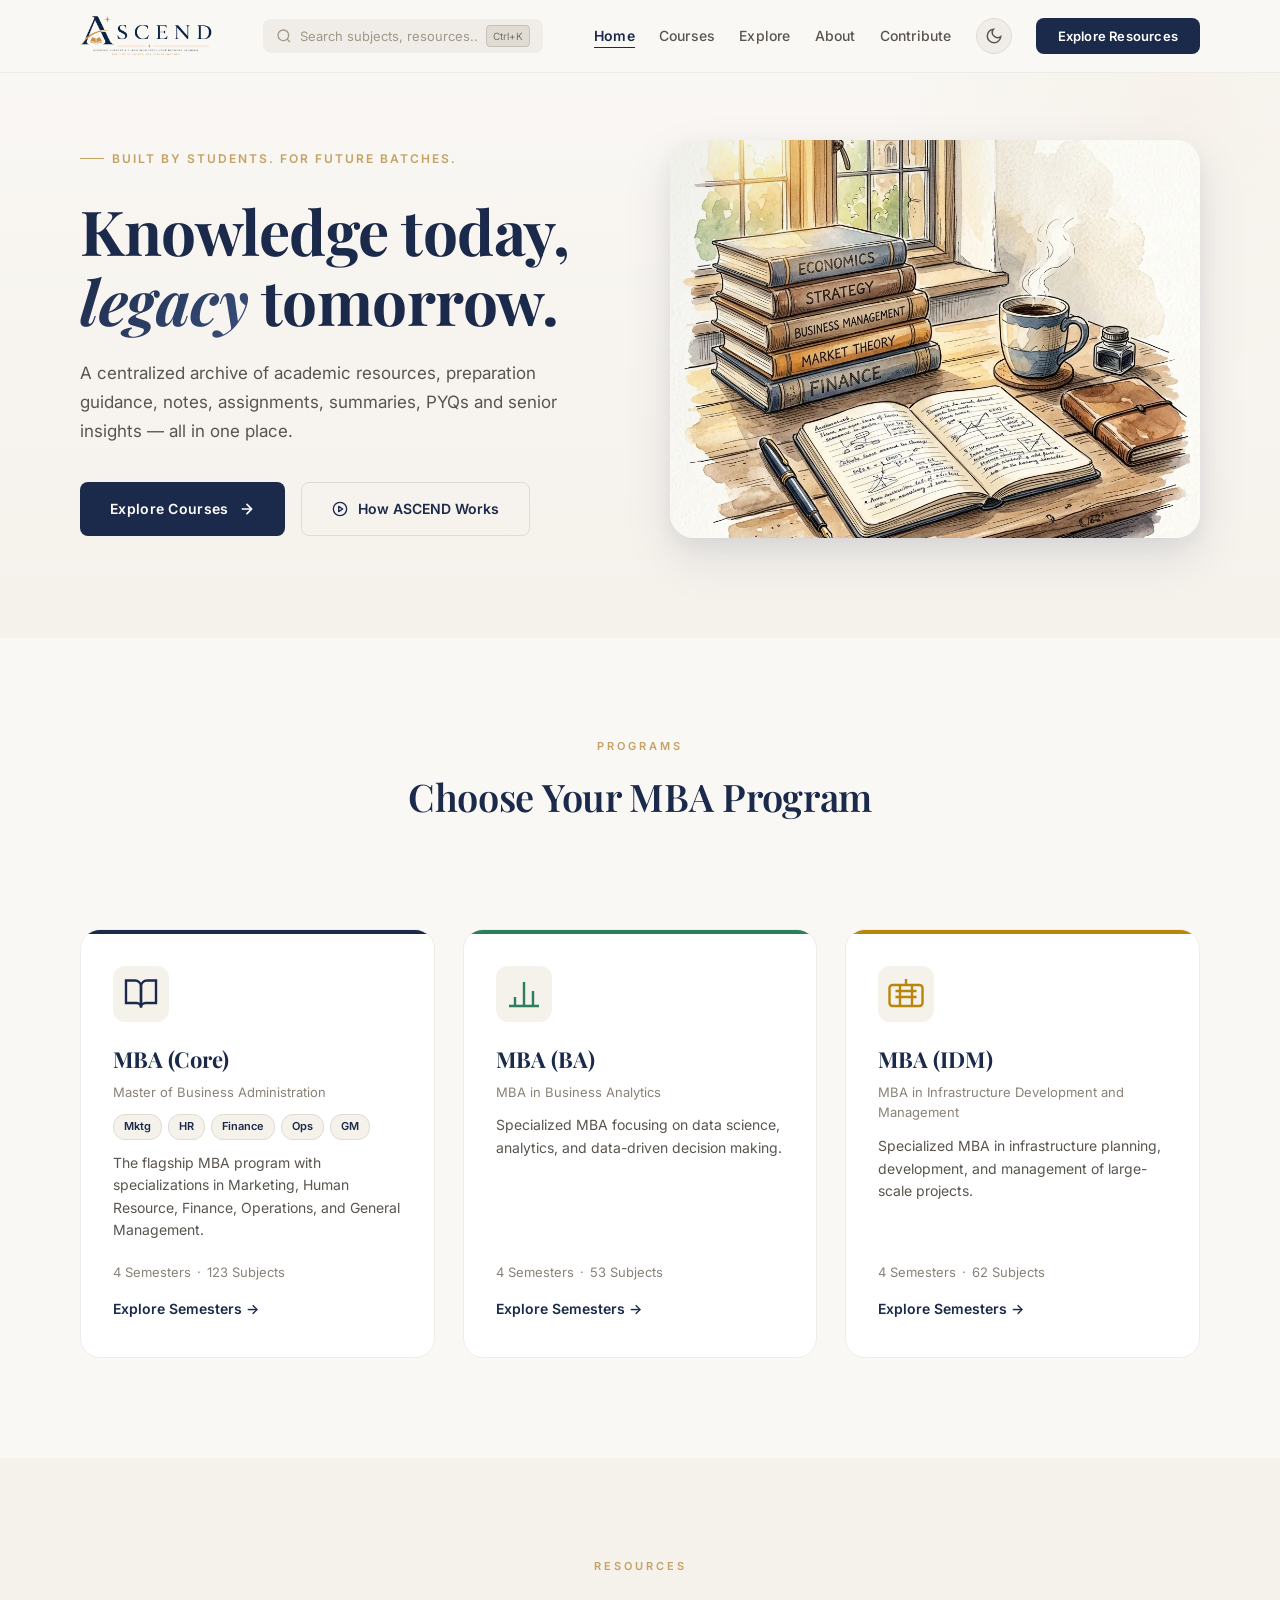
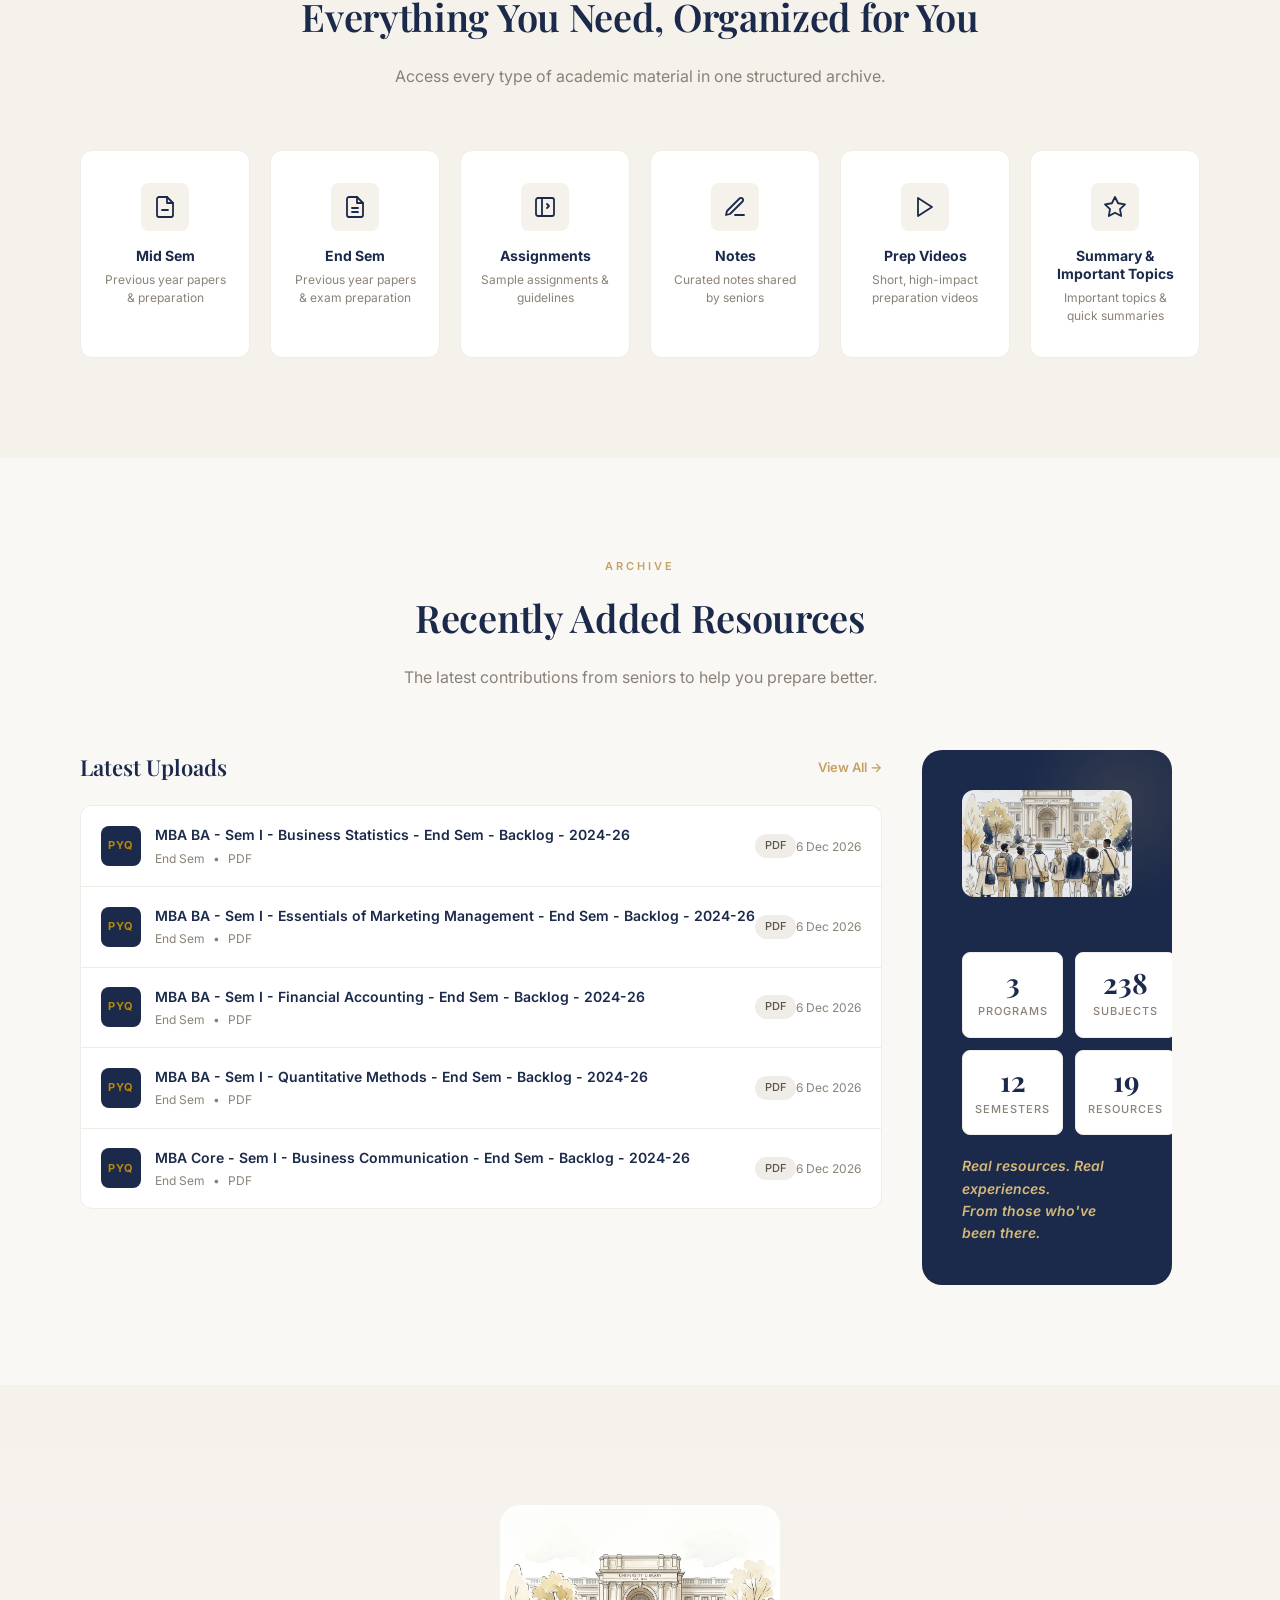
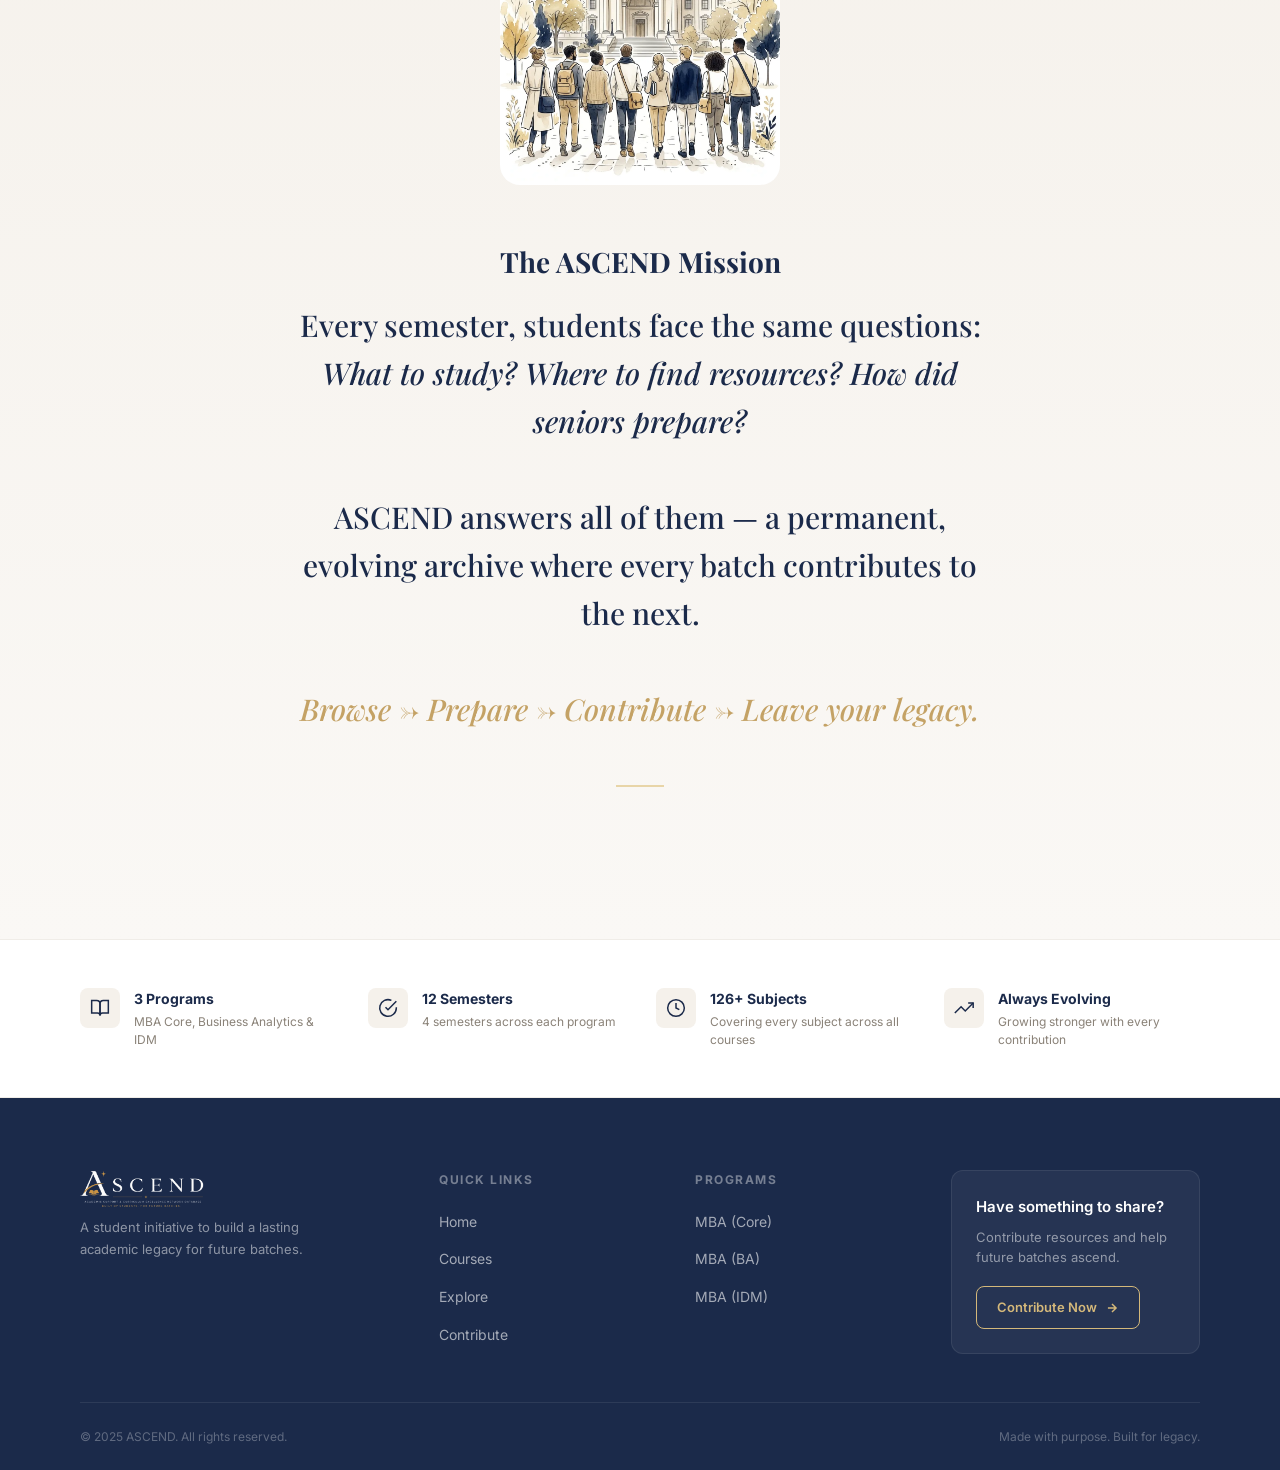
==== commit 9a86ada5: "Implement 23 quality improvements across the site - WebP images: hero-desk (81% smaller), legacy-art" ====
--- a/index.html
+++ b/index.html
@@ -3,6 +3,7 @@
 <head>
   <meta charset="UTF-8">
   <meta name="viewport" content="width=device-width, initial-scale=1.0">
+  <meta name="theme-color" content="#1B2A4A">
   <title>ASCEND — Academic Support & Curriculum Excellence Network Database</title>
   <meta name="description" content="A centralized archive of academic resources, preparation guidance, notes, assignments, summaries, PYQs and senior insights — built by students, for future batches.">
   <!-- 6.3 OG Meta -->
@@ -44,7 +45,7 @@
       </div>
     </div>
     <div class="hero-image fade-up fade-up-delay-2">
-      <img src="hero-desk.png" alt="Academic desk scene with business textbooks, notebook and pen in warm sunlight" loading="eager">
+      <picture><source srcset="hero-desk.webp" type="image/webp"><img src="hero-desk.png" alt="Academic desk scene with business textbooks, notebook and pen in warm sunlight" loading="eager"></picture>
     </div>
   </div>
 </section>
@@ -122,7 +123,7 @@
       <div class="fade-up">
         <div class="resources-header">
           <h3>Latest Uploads</h3>
-          <a href="explore.html">View All →</a>
+          <a href="explore">View All →</a>
         </div>
         <div class="resource-list" id="dynamic-resource-list">
           <!-- Populated by JS -->
@@ -130,7 +131,7 @@
       </div>
       <!-- 5.2 Live stats sidebar -->
       <div class="resources-quote fade-up fade-up-delay-2">
-        <img src="legacy-art.png" alt="Students walking towards a library" class="resources-quote-img" loading="lazy">
+        <picture><source srcset="legacy-art.webp" type="image/webp"><img src="legacy-art.png" alt="Students walking towards a library" class="resources-quote-img" loading="lazy"></picture>
         <div class="resources-stats-grid" id="live-stats"></div>
         <p class="resources-quote-highlight" style="margin-top:20px;font-size:14px;">
           Real resources. Real experiences.<br>From those who've been there.
@@ -143,7 +144,7 @@
 <!-- ===== LEGACY / ABOUT (1.2 — rewritten) ===== -->
 <section class="legacy" id="legacy">
   <div class="container">
-    <img src="legacy-art.png" alt="Students walking toward knowledge" class="legacy-art fade-up" loading="lazy">
+    <picture><source srcset="legacy-art.webp" type="image/webp"><img src="legacy-art.png" alt="Students walking toward knowledge" class="legacy-art fade-up" loading="lazy"></picture>
     <h2 class="legacy-title fade-up fade-up-delay-1" style="font-family:'Playfair Display',serif;font-size:28px;margin-bottom:16px;color:var(--navy);">The ASCEND Mission</h2>
     <p class="legacy-quote fade-up fade-up-delay-1">
       Every semester, students face the same questions: <em>What to study? Where to find resources? How did seniors prepare?</em>
@@ -220,7 +221,7 @@
       <svg width="40" height="40" viewBox="0 0 24 24" fill="none" stroke="var(--gray-300)" stroke-width="1.5"><path d="M14 2H6a2 2 0 0 0-2 2v16a2 2 0 0 0 2 2h12a2 2 0 0 0 2-2V8z"/><polyline points="14 2 14 8 20 8"/></svg>
       <p class="empty-state-text">Resources coming soon — be the first to contribute!</p></div>`;
   } else {
-    allResWithContent.sort((a,b) => new Date(b.date) - new Date(a.date)).slice(0,5).forEach((r,i) => {
+    allResWithContent.sort((a,b) => b.batch.localeCompare(a.batch) || a.title.localeCompare(b.title)).slice(0,5).forEach((r,i) => {
       resList.innerHTML += `<a href="resource?course=${r.course}&sem=${r.semester}&sub=${r.subjectId}&id=${r.id}" class="resource-item" id="res-${i+1}">
         <div class="resource-info">
           <div class="resource-type-icon ${resTypeClass(r.resourceType)}">${resTypeShort(r.resourceType)}</div>
@@ -271,6 +272,19 @@
   }, {threshold: 0.3});
   counterObs.observe(document.getElementById('trust-grid'));
 
+  // Recently Viewed
+  const recent = getRecentlyViewed();
+  if (recent.length > 0) {
+    const recentHtml = recent.slice(0,3).map(r =>
+      `<a href="resource?course=${r.course}&sem=${r.sem}&sub=${r.sub}&id=${r.id}" class="resource-item">
+        <div class="resource-info"><div class="resource-details">
+          <div class="resource-title">${r.title}</div>
+          <div class="resource-meta"><span>${r.type}</span> <span>•</span> <span>${r.fileType}</span></div>
+        </div></div></a>`
+    ).join('');
+    resList.insertAdjacentHTML('beforebegin', `<div style="margin-bottom:24px"><h3 style="font-size:15px;font-weight:600;color:var(--heading);margin-bottom:12px">Recently Viewed</h3>${recentHtml}</div>`);
+  }
+
   // Resource item hover
   document.querySelectorAll('.resource-item').forEach(item => {
     item.addEventListener('mouseenter', () => item.style.transform = 'translateX(4px)');
--- a/style.css
+++ b/style.css
@@ -60,6 +60,7 @@
   backdrop-filter: blur(20px); -webkit-backdrop-filter: blur(20px);
   border-bottom: 1px solid rgba(27,42,74,0.06);
   transition: var(--transition);
+  will-change: transform;
 }
 .navbar.scrolled { box-shadow: 0 1px 8px rgba(27,42,74,0.10); backdrop-filter: blur(24px); -webkit-backdrop-filter: blur(24px); background: rgba(250,248,245,0.92); }
 .navbar .container {
@@ -605,8 +606,8 @@
   --navy: #E6EDF3;
   --navy-light: #C9D1D9;
   --navy-muted: #8B949E;
-  --gold: #D4A853;
-  --gold-muted: #B8933E;
+  --gold: #D4A84B;
+  --gold-muted: #C4943B;
   --gold-light: #3D3220;
   --gray-100: #1C2128;
   --gray-200: #21262D;
@@ -680,3 +681,36 @@
   .nav-search-kbd { display: none; }
   .back-to-top { bottom: 20px; right: 20px; width: 40px; height: 40px; }
 }
+
+/* Accessibility: focus-visible outlines */
+a:focus-visible, button:focus-visible, input:focus-visible, select:focus-visible, [tabindex]:focus-visible {
+  outline: 2px solid var(--gold);
+  outline-offset: 2px;
+  border-radius: 4px;
+}
+
+/* Skeleton loading */
+.skeleton { background: linear-gradient(90deg, var(--gray-100) 25%, var(--gray-200) 50%, var(--gray-100) 75%); background-size: 200% 100%; animation: skeleton-shimmer 1.5s infinite; border-radius: 8px; }
+@keyframes skeleton-shimmer { 0% { background-position: 200% 0; } 100% { background-position: -200% 0; } }
+.skeleton-text { height: 14px; margin-bottom: 8px; }
+.skeleton-title { height: 20px; width: 60%; margin-bottom: 12px; }
+.skeleton-card { height: 64px; margin-bottom: 8px; }
+[data-theme="dark"] .skeleton { background: linear-gradient(90deg, #1a1f25 25%, #252b33 50%, #1a1f25 75%); background-size: 200% 100%; }
+
+/* Mobile search button */
+.mobile-search-btn{display:none;background:none;border:none;color:var(--text);cursor:pointer;padding:8px}
+@media(max-width:768px){.mobile-search-btn{display:flex;align-items:center}}
+
+@media(max-width:768px){
+  .nav-search.mobile-search-open{display:flex!important;position:absolute;top:100%;left:0;right:0;padding:12px 16px;background:var(--card-bg);border-top:1px solid var(--border);box-shadow:0 4px 12px rgba(0,0,0,0.1);z-index:100}
+  .nav-search.mobile-search-open input{width:100%}
+}
+
+/* Print styles */
+@media print {
+  .navbar, .nav-main, .footer, .back-to-top, .breadcrumb, .resource-sidebar, .mobile-filter-toggle { display: none !important; }
+  .resource-viewer { width: 100% !important; max-width: 100% !important; }
+  .pdf-embed-container iframe { min-height: 90vh; }
+  .resource-layout { display: block !important; }
+  body { padding: 0; margin: 0; }
+}
--- a/pages.css
+++ b/pages.css
@@ -68,11 +68,22 @@
 .bookmark-btn{background:none;border:1px solid var(--gray-200);border-radius:var(--radius-sm);width:42px;height:42px;display:flex;align-items:center;justify-content:center;cursor:pointer;color:var(--gray-400);transition:var(--transition)}
 .bookmark-btn:hover,.bookmark-btn.bookmarked{color:var(--gold);border-color:var(--gold)}
 
+/* Exam pattern bar */
+.exam-pattern{margin:-8px 0 16px;padding:0 0 16px}
+.exam-pattern-bar{display:flex;height:32px;border-radius:8px;overflow:hidden;gap:2px}
+.ep-segment{display:flex;align-items:center;justify-content:center;font-size:12px;font-weight:600;color:white;min-width:40px}
+.ep-ca{background:var(--navy)}
+.ep-tee{background:var(--gold)}
+.exam-pattern-label{font-size:12px;color:var(--text-muted);margin-top:6px}
+[data-theme="dark"] .ep-ca{background:#2a3f5f}
+
 /* ===== TABS ===== */
 .subject-tabs{display:flex;gap:0;border-bottom:2px solid var(--gray-100);margin-bottom:40px;overflow-x:auto;-webkit-overflow-scrolling:touch}
 .tab-btn{background:none;border:none;padding:14px 20px;font-size:13px;font-weight:500;color:var(--text-muted);cursor:pointer;white-space:nowrap;position:relative;transition:var(--transition);font-family:inherit;border-bottom:2px solid transparent;margin-bottom:-2px}
 .tab-btn:hover{color:var(--navy)}
 .tab-btn.active{color:var(--navy);font-weight:600;border-bottom-color:var(--navy)}
+.tab-count{display:inline-flex;align-items:center;justify-content:center;min-width:20px;height:20px;padding:0 6px;border-radius:10px;background:var(--gold-muted);color:white;font-size:11px;font-weight:600;margin-left:6px}
+[data-theme="dark"] .tab-count{background:var(--gold);color:var(--navy)}
 .tab-panel{display:none}.tab-panel.active{display:block}
 
 /* ===== SUBJECT LAYOUT ===== */
@@ -99,6 +110,33 @@
 .view-all-link{font-size:13px;font-weight:600;color:var(--gold);text-decoration:none;transition:var(--transition)}
 .view-all-link:hover{color:var(--navy)}
 
+/* ATTEMPT FILTER (End Sem Main/Backlog) */
+.attempt-filter{margin-bottom:16px}
+.attempt-btns{display:flex;gap:6px}
+.attempt-btn{padding:7px 18px;font-size:13px;font-weight:500;border:1px solid var(--gray-200);border-radius:20px;background:var(--white);cursor:pointer;font-family:inherit;color:var(--text-muted);transition:var(--transition)}
+.attempt-btn:hover{border-color:var(--navy);color:var(--navy)}
+.attempt-btn.active{background:var(--navy);color:var(--white);border-color:var(--navy)}
+[data-theme="dark"] .attempt-btn{background:#161B22;border-color:#30363D;color:var(--text-secondary)}
+[data-theme="dark"] .attempt-btn.active{background:var(--gold);color:#0F1419;border-color:var(--gold)}
+
+/* INLINE SUMMARY */
+.summary-inline-header{margin-bottom:28px}
+.summary-inline-header h3{font-family:'Playfair Display',serif;font-size:22px;font-weight:600;color:var(--navy);margin-bottom:6px}
+.summary-inline-header p{font-size:14px;color:var(--text-muted)}
+.summary-chapter-card{background:var(--white);border:1px solid var(--gray-100);border-radius:var(--radius-md);padding:24px 28px;margin-bottom:16px;transition:var(--transition)}
+.summary-chapter-card:hover{border-color:var(--gold);box-shadow:var(--shadow-sm)}
+.summary-ch-head{margin-bottom:16px;padding-bottom:12px;border-bottom:1px solid var(--gray-100)}
+.summary-ch-num{font-size:11px;font-weight:700;letter-spacing:1.5px;text-transform:uppercase;color:var(--gold)}
+.summary-ch-title{font-size:17px;font-weight:600;color:var(--navy);margin-top:4px}
+.summary-section{margin-bottom:16px}
+.summary-section:last-child{margin-bottom:0}
+.summary-section h5{font-size:13px;font-weight:600;color:var(--text-secondary);margin-bottom:8px;text-transform:uppercase;letter-spacing:0.5px}
+.summary-section ul{list-style:none;padding:0;margin:0;display:flex;flex-direction:column;gap:6px}
+.summary-section li{font-size:14px;color:var(--text-secondary);line-height:1.6;padding-left:16px;position:relative}
+.summary-section li::before{content:'';position:absolute;left:0;top:9px;width:6px;height:6px;border-radius:50%;background:var(--gold)}
+[data-theme="dark"] .summary-chapter-card{background:#161B22;border-color:#30363D}
+[data-theme="dark"] .summary-chapter-card:hover{border-color:var(--gold)}
+
 /* STATS CARD */
 .stats-card{background:var(--white);border:1px solid var(--gray-100);border-radius:var(--radius-md);padding:28px;position:sticky;top:100px}
 .stats-card h4{font-size:16px;font-weight:600;color:var(--navy);margin-bottom:20px}
@@ -138,6 +176,8 @@
 .pdf-page-info{font-variant-numeric:tabular-nums}
 .pdf-separator{color:var(--gray-300)}
 .pdf-zoom{font-variant-numeric:tabular-nums}
+.pdf-embed-container{min-height:600px;position:relative}
+.pdf-embed-container iframe{min-height:600px}
 .pdf-content{padding:24px;background:#e8e8e8;min-height:500px;display:flex;justify-content:center}
 .pdf-mock-page{background:white;padding:48px 40px;max-width:560px;width:100%;box-shadow:0 2px 8px rgba(0,0,0,0.1);font-size:14px;line-height:1.8;color:#333}
 .pdf-mock-header{text-align:center;margin-bottom:24px;padding-bottom:20px;border-bottom:2px solid #333}
@@ -258,6 +298,9 @@
   .cta-banner-content{padding:28px 20px}
   .cta-banner-text h3{font-size:22px}
   .subject-back-link{font-size:12px !important;padding:8px 14px !important}
+  .attempt-btn{padding:6px 14px;font-size:12px}
+  .summary-chapter-card{padding:18px 20px}
+  .summary-ch-title{font-size:15px}
 }
 @media(max-width:480px){
   .resource-page-meta{flex-direction:column;gap:6px}
--- a/explore.css
+++ b/explore.css
@@ -246,3 +246,10 @@
 .content-toggle input:checked+.toggle-slider::after{transform:translateX(16px)}
 [data-theme="dark"] .toggle-slider{background:#30363D}
 [data-theme="dark"] .content-toggle input:checked+.toggle-slider{background:var(--gold)}
+
+/* Quick filters */
+.quick-filters{display:flex;gap:8px;flex-wrap:wrap;margin-bottom:12px}
+.quick-filter-btn{padding:6px 14px;border-radius:20px;border:1px solid var(--border);background:var(--card-bg);color:var(--text);font-size:13px;cursor:pointer;transition:all 0.2s}
+.quick-filter-btn:hover{border-color:var(--gold)}
+.quick-filter-btn.active{background:var(--gold);color:white;border-color:var(--gold)}
+[data-theme="dark"] .quick-filter-btn.active{color:var(--navy)}
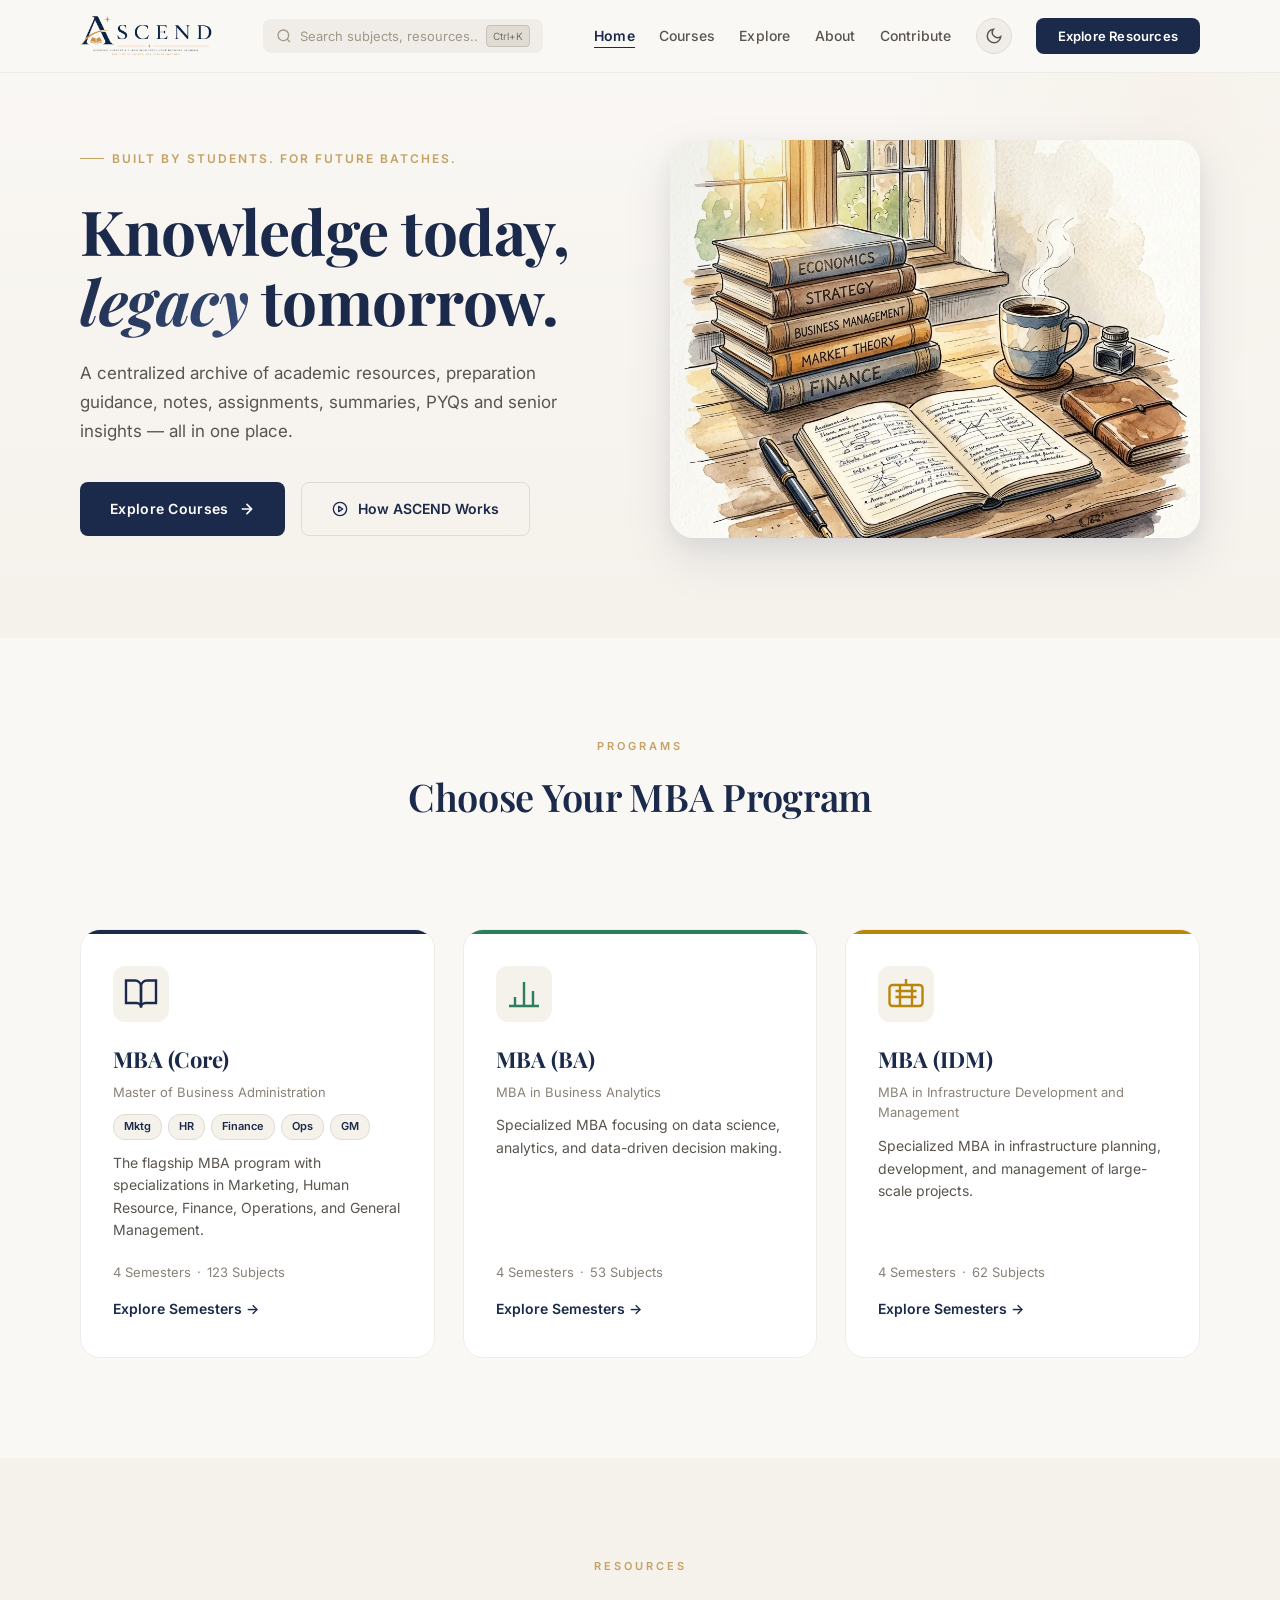
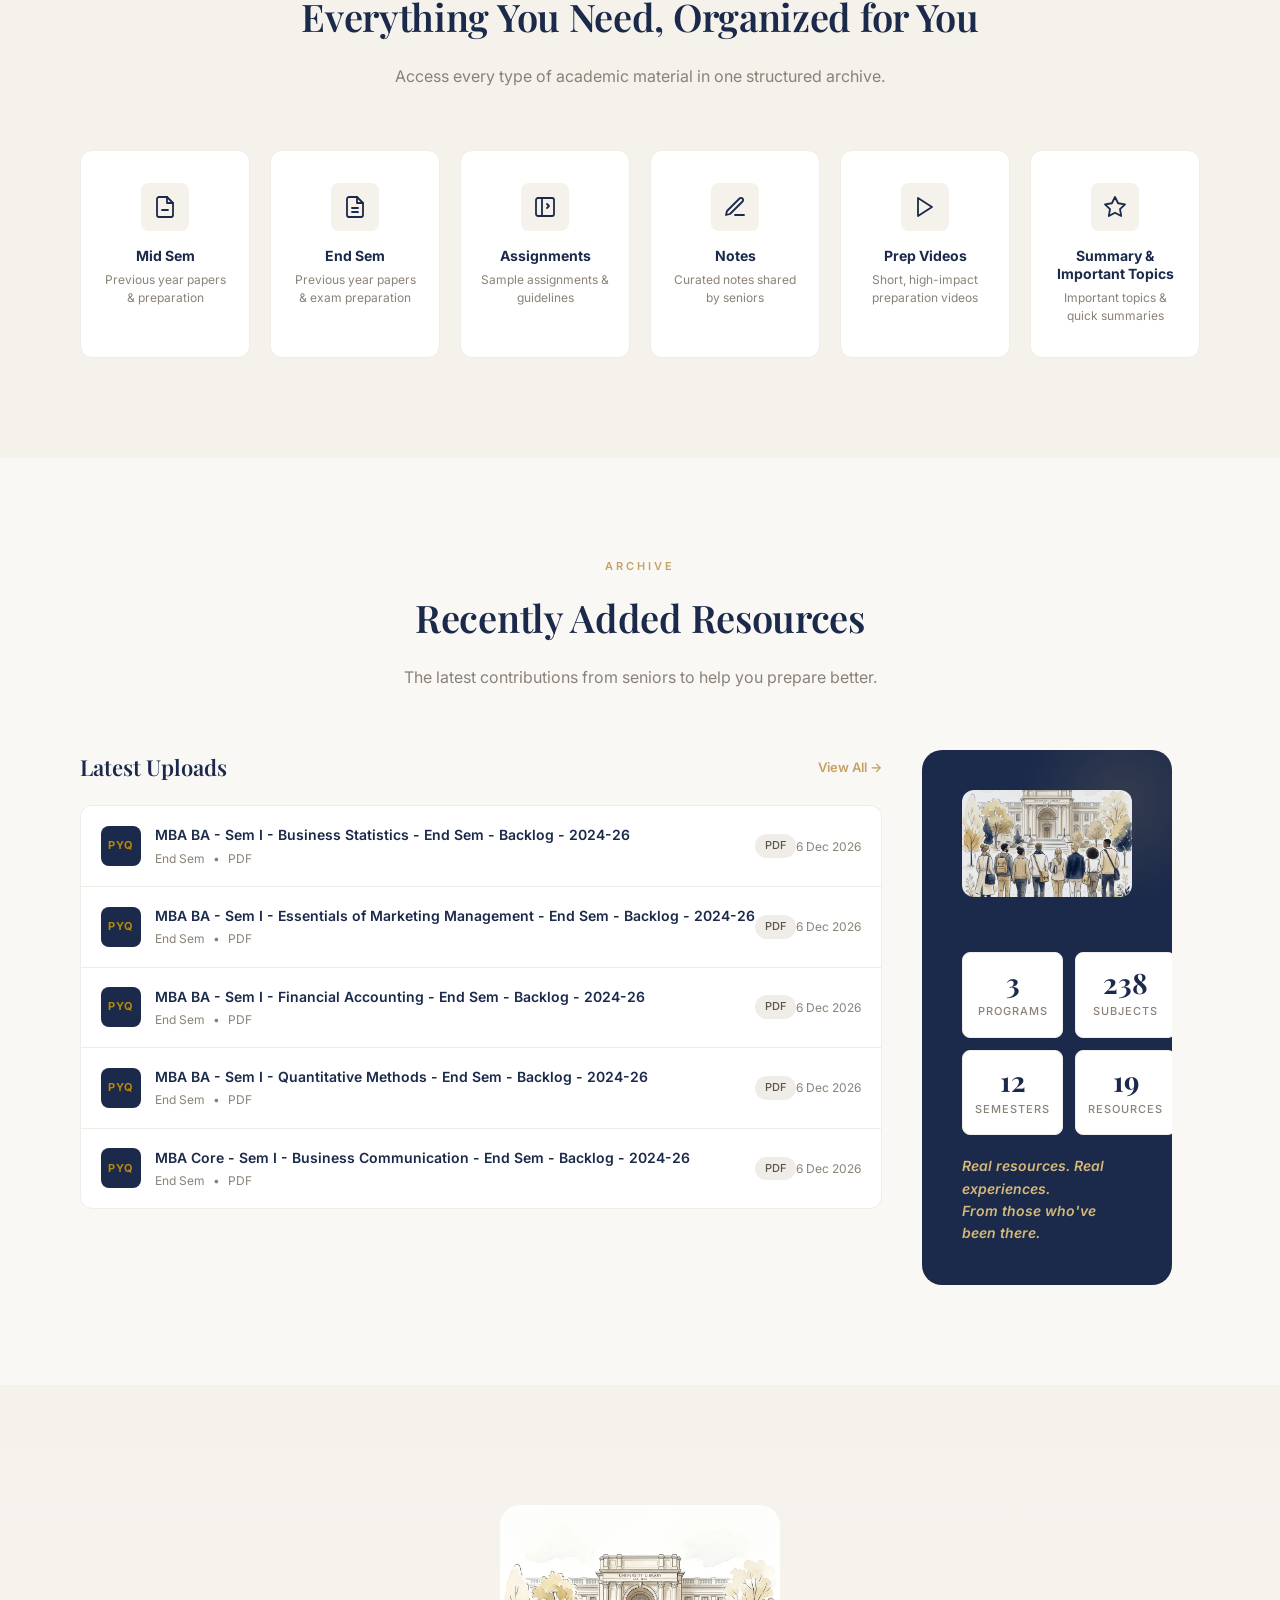
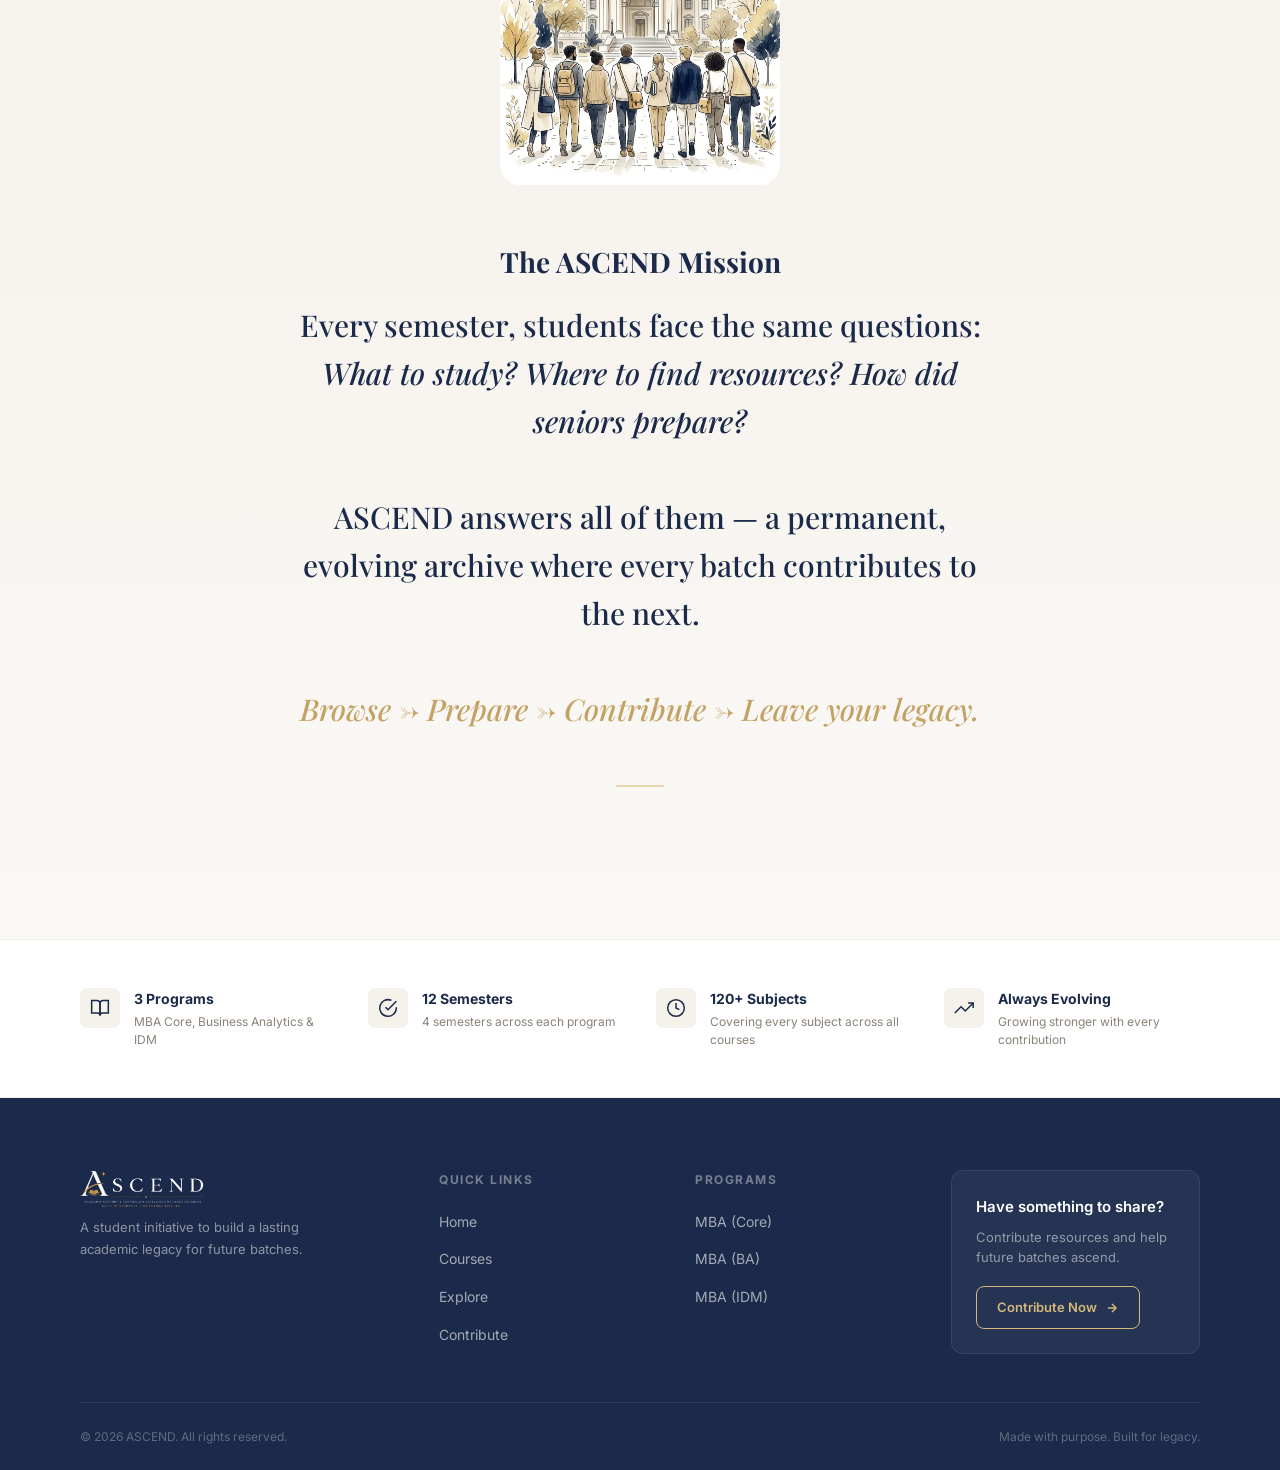
==== commit 7fb7922c: "Add accessibility, SEO, performance and UX improvements - Skip-to-content link on all pages for keyb" ====
--- a/index.html
+++ b/index.html
@@ -23,7 +23,7 @@
 <div id="navbar-root"></div>
 
 <!-- ===== HERO ===== -->
-<section class="hero" id="hero">
+<section class="hero" id="main-content">
   <div class="container">
     <div class="hero-content">
       <div class="hero-label fade-up">Built by students. For future batches.</div>
--- a/style.css
+++ b/style.css
@@ -32,9 +32,17 @@
   --radius-2xl: 24px;
   --transition: all 0.3s cubic-bezier(0.4, 0, 0.2, 1);
   --max-width: 1200px;
+  --card-bg: var(--white);
+  --border: var(--gray-100);
+  --text: var(--text-primary);
+  --heading: var(--navy);
 }
 
 *, *::before, *::after { box-sizing: border-box; margin: 0; padding: 0; }
+
+/* Skip to content — accessibility */
+.skip-to-content{position:absolute;top:-100%;left:50%;transform:translateX(-50%);background:var(--navy);color:var(--white);padding:12px 24px;border-radius:0 0 var(--radius-sm) var(--radius-sm);font-size:14px;font-weight:600;text-decoration:none;z-index:10000;transition:top 0.2s ease}
+.skip-to-content:focus{top:0}
 
 html { scroll-behavior: smooth; font-size: 16px; }
 
@@ -609,6 +617,10 @@
   --gold: #D4A84B;
   --gold-muted: #C4943B;
   --gold-light: #3D3220;
+  --card-bg: #161B22;
+  --border: #30363D;
+  --text: #E6EDF3;
+  --heading: #E6EDF3;
   --gray-100: #1C2128;
   --gray-200: #21262D;
   --gray-300: #30363D;
--- a/explore.css
+++ b/explore.css
@@ -46,7 +46,7 @@
 .explore-select{padding:10px 14px;border:1px solid var(--gray-200);border-radius:var(--radius-sm);font-size:13px;font-family:inherit;color:var(--navy);background:var(--white);cursor:pointer}
 .results-count{font-size:13px;color:var(--text-muted);margin-bottom:20px}
 .explore-layout{display:grid;grid-template-columns:260px 1fr;gap:32px;align-items:start}
-.filter-sidebar{background:var(--white);border:1px solid var(--gray-100);border-radius:var(--radius-md);padding:24px;position:sticky;top:90px}
+.filter-sidebar{background:var(--white);border:1px solid var(--gray-100);border-radius:var(--radius-md);padding:24px;position:sticky;top:90px;max-height:calc(100vh - 100px);overflow-y:auto}
 .filter-header{display:flex;justify-content:space-between;align-items:center;margin-bottom:20px}
 .filter-header h3{font-size:16px;font-weight:700;color:var(--navy)}
 .clear-all-btn{background:none;border:none;font-size:12px;color:var(--gold);font-weight:600;cursor:pointer;font-family:inherit}
@@ -87,7 +87,7 @@
 .resource-type-icon.assignment{background:#5B3E96}.resource-type-icon.notes{background:#B8860B}
 .resource-type-icon.video{background:#C0392B}.resource-type-icon.summary{background:#3A6B4C}
 @media(max-width:1024px){.course-grid{grid-template-columns:1fr}.explore-layout{grid-template-columns:1fr}.filter-sidebar{position:static}.explore-results.grid-view{grid-template-columns:1fr}}
-@media(max-width:768px){.explore-page{margin-top:72px;padding:24px 0 60px}.explore-toolbar{flex-direction:column;align-items:stretch}.explore-search{min-width:unset}.filter-sidebar{display:none}.filter-sidebar.mobile-open{display:block;position:fixed;inset:0;z-index:100;border-radius:0;overflow-y:auto;padding:32px}.mobile-filter-toggle{display:flex}.explore-card{flex-wrap:wrap;gap:10px;padding:14px 16px}.explore-card-title{font-size:13px;white-space:normal;word-break:break-word}.explore-card-date{font-size:11px;min-width:auto}.explore-card-stats{flex-direction:row;gap:8px}.content-toggle{font-size:12px}}
+@media(max-width:768px){.explore-page{margin-top:72px;padding:24px 0 60px}.explore-toolbar{flex-direction:column;align-items:stretch}.explore-search{min-width:unset}.filter-sidebar{display:none}.filter-sidebar.mobile-open{display:block;position:fixed;inset:0;z-index:100;border-radius:0;overflow-y:auto;padding:32px}.mobile-filter-toggle{display:flex}.explore-card{flex-wrap:wrap;gap:10px;padding:14px 16px}.explore-card-title{font-size:13px;white-space:normal;word-break:break-word}.explore-card-date{font-size:11px;min-width:auto}.explore-card-stats{flex-direction:row;gap:8px}}
 @media(max-width:480px){.explore-card-meta{gap:4px}.ec-badge{font-size:10px;padding:1px 6px}.explore-results.grid-view{grid-template-columns:1fr}.course-grid{grid-template-columns:1fr}}
 
 /* ===== DARK MODE — Explore & Components ===== */
@@ -236,17 +236,6 @@
 }
 .nav-cta { white-space: nowrap; }
 
-/* ===== Content Toggle ===== */
-.content-toggle-bar{margin-bottom:12px}
-.content-toggle{display:inline-flex;align-items:center;gap:10px;font-size:13px;font-weight:500;color:var(--text-secondary);cursor:pointer;user-select:none}
-.content-toggle input{display:none}
-.toggle-slider{position:relative;width:36px;height:20px;background:var(--gray-200);border-radius:20px;transition:var(--transition);flex-shrink:0}
-.toggle-slider::after{content:'';position:absolute;top:2px;left:2px;width:16px;height:16px;background:var(--white);border-radius:50%;transition:var(--transition);box-shadow:var(--shadow-sm)}
-.content-toggle input:checked+.toggle-slider{background:var(--navy)}
-.content-toggle input:checked+.toggle-slider::after{transform:translateX(16px)}
-[data-theme="dark"] .toggle-slider{background:#30363D}
-[data-theme="dark"] .content-toggle input:checked+.toggle-slider{background:var(--gold)}
-
 /* Quick filters */
 .quick-filters{display:flex;gap:8px;flex-wrap:wrap;margin-bottom:12px}
 .quick-filter-btn{padding:6px 14px;border-radius:20px;border:1px solid var(--border);background:var(--card-bg);color:var(--text);font-size:13px;cursor:pointer;transition:all 0.2s}
